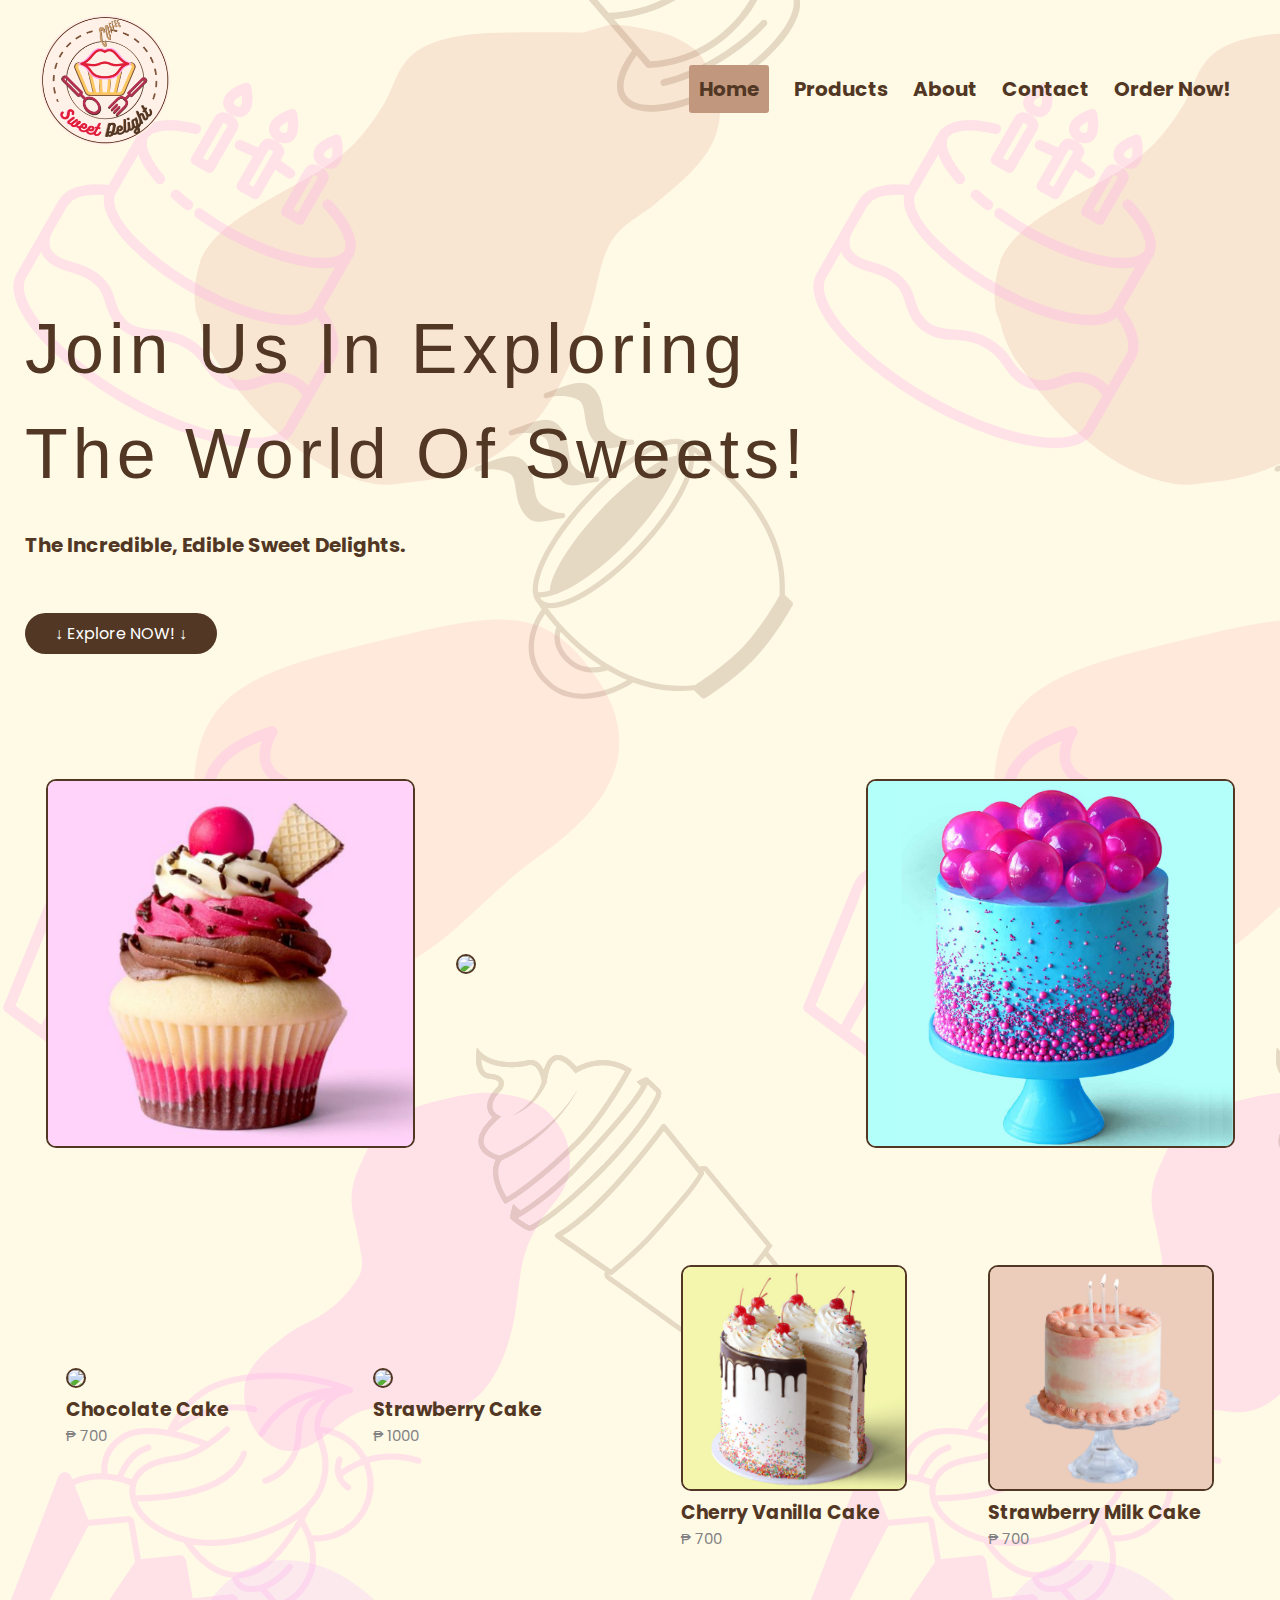
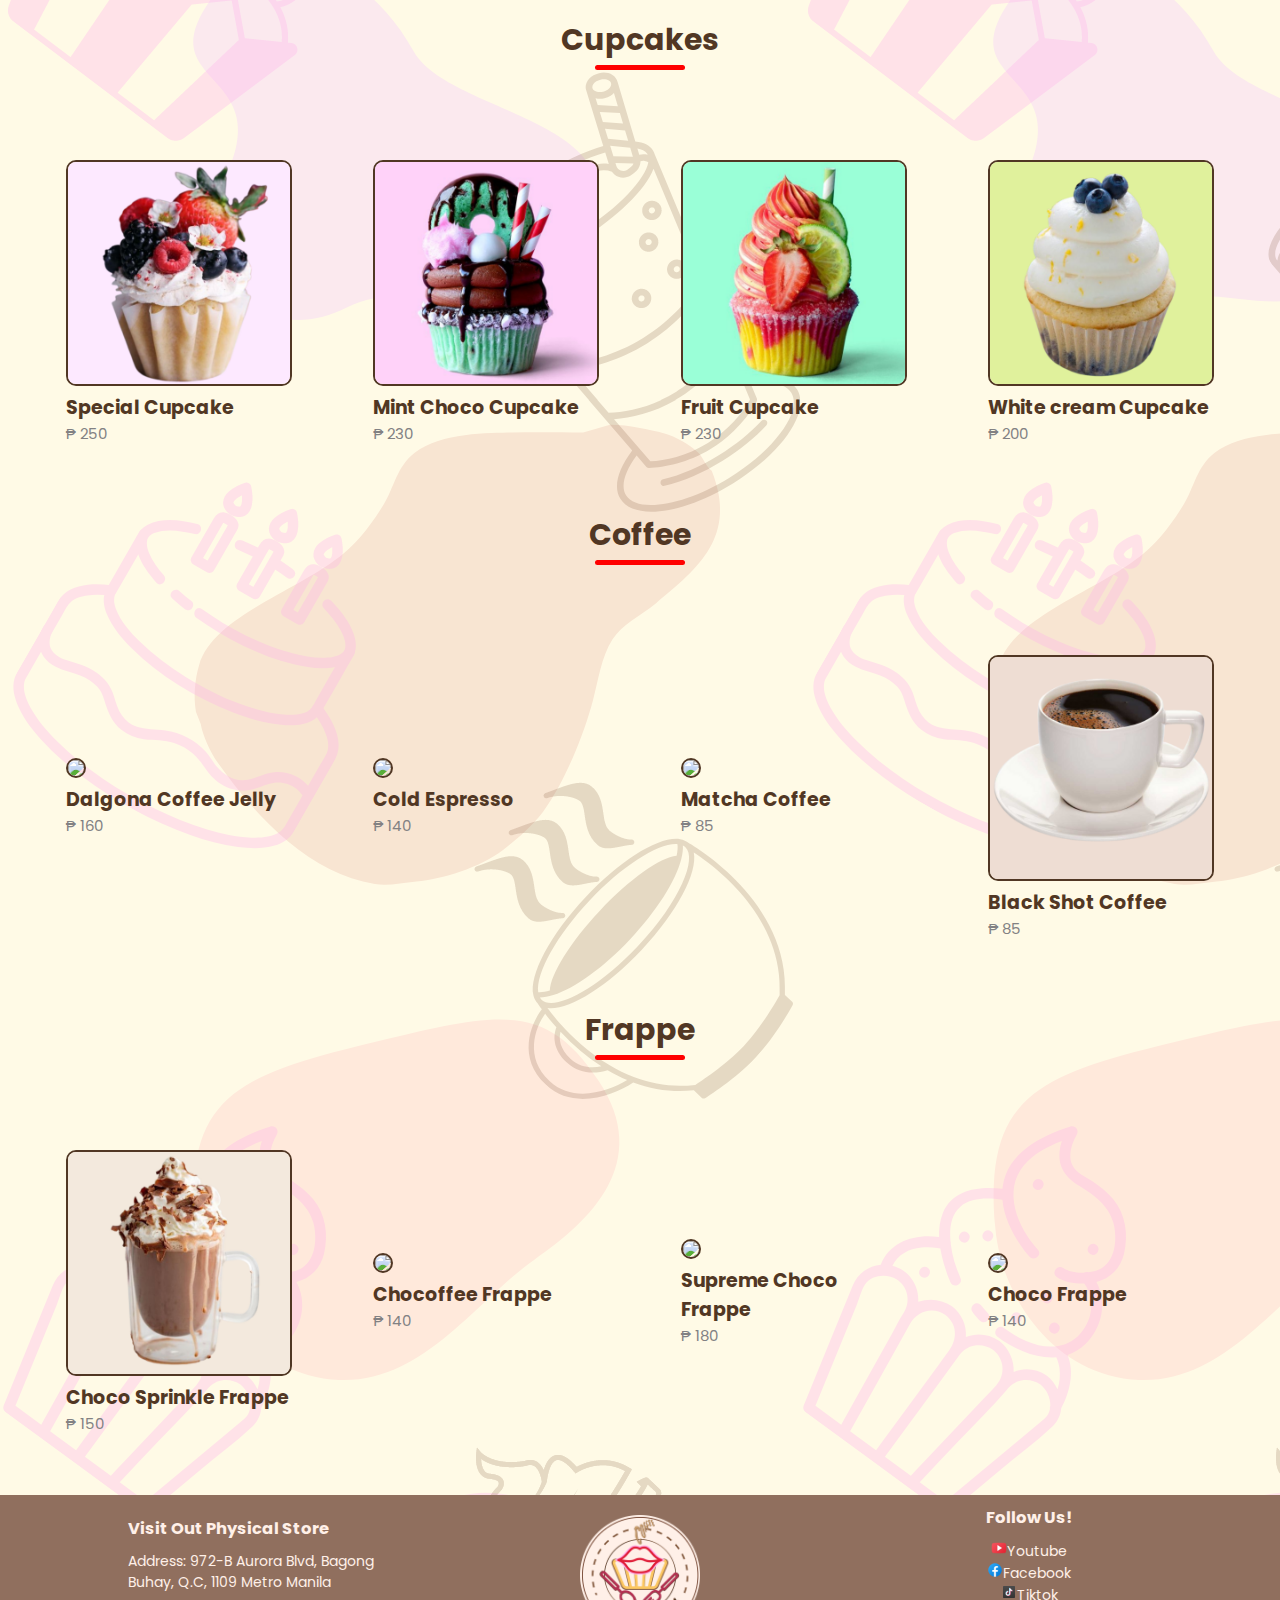
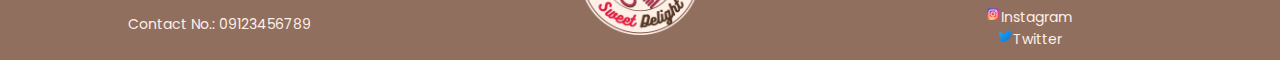
==== index.html @ 3f47db93 "edited files" ====
<!DOCTYPE html>
<html>
<head>
	<meta charset="utf-8">
	<meta name="viewport" content="width=device-width, initial-scale=1">
	<link rel="preconnect" href="https://fonts.googleapis.com">
	<link rel="preconnect" href="https://fonts.gstatic.com" crossorigin>
	<link href="https://fonts.googleapis.com/css2?family=Poppins:wght@600&display=swap" rel="stylesheet">
	<link href="http://fonts.cdnfonts.com/css/bukhari-script" rel="stylesheet">
	<link href="https://cdnjs.cloudflare.com/ajax/libs/font-awesome/5.15.4/css/all.min.css" rel="stylesheet">
	<link rel="stylesheet" type="text/css" href="style.css">
	<script src="jquery-3.6.0.min.js"></script>
  
<title>Homepage</title>

</head>

<body>

<button onclick="topFunction()" id="myBtn" title="Go to top">Back to Top</button>

<div class="container">
	<div class="navbar">
		<div class="logo">
			<img src="image/2Logo.png" width="130px">
		</div>
		<nav>
			<ul id="MenuItems">
				<li class="active"><a href="Homepage.html">Home</a></li>
				<li><a href="Products.html">Products</a></li>
				<li><a href="About.html">About</a></li>
				<li><a href="Contacts.html">Contact</a></li>
				<li><a href="OrderNow.html">Order Now!</a></li>
			</ul>
		</nav>
			<img src="image/1MenuBar.png" class="menu-icon" onclick="menutoggle()">
	</div>
		<div class="row"></div>
			<div class="col-2">
				<h1><br>Join Us In Exploring <br> The World Of Sweets!</h1>
				<p>The Incredible, Edible Sweet Delights.</p>
				<a href="" class="btn">&#8595; Explore NOW! &#8595;</a>
				<br>
				<br>
			</div>
</div>

<!---------products----->

	<div class="categories">
	   <div class="small-container2">
   		<div class="row">
       			<div class="col-3">
          			<img src="productsImage/Cupcake (9).png">
       			</div>

       			<div class="col-3">
          			<img src="productsImage/Frappe (3).png">
      			 </div>

       			 <div class="col-3">
          			<img src="productsImage/Cake (5).png">
       			 </div>
	    </div>
   	</div>
</div>

<!---------cake--------->

<div class="small-container2">
    	<div class="row">
        	<div class="col-10" data-name="p-1">
				<img src="productsImage/Cake (3).png"></a>
             	<h4>Chocolate Cake</h4>
             	<p>&#x20B1; 700</p>
        	</div>

			<div class="col-10" data-name="p-2">
				<img src="productsImage/Cake (4).png">
				<h4>Strawberry Cake</h4>
				<p>&#x20B1; 1000</p>
			</div>

			<div class="col-10" data-name="p-3">
				<img src="productsImage/Cake (1).png">
				<h4>Cherry Vanilla Cake</h4>
				<p>&#x20B1; 700</p>
			</div>

			<div class="col-10" data-name="p-4">
				<img src="productsImage/cake (9).png">
				<h4>Strawberry Milk Cake</h4>
				<p>&#x20B1; 700</p>
			</div>
    	</div>

		<!---------cupcakes--------->

    	<h2 class="title">Cupcakes</h2>
    	<div class="row">
        	<div class="col-10" data-name="p-5">
				<img src="productsImage/Cupcake (14).png">
            	<h4>Special Cupcake</h4>
            	<p>&#x20B1; 250</p>
        	</div>

			<div class="col-10" data-name="p-6">
				<img src="productsImage/Cupcake (1).png">
				<h4>Mint Choco Cupcake</h4>
				<p>&#x20B1; 230</p>
       		</div>

			<div class="col-10" data-name="p-7"> 
				<img src="productsImage/Cupcake (10).png">
				<h4>Fruit Cupcake</h4>
				<p>&#x20B1; 230</p>
        	</div>

			<div class="col-10" data-name="p-8">
				<img src="productsImage/Cupcake (11).png">
				<h4>White cream Cupcake</h4>
				<p>&#x20B1; 200</p>
       		</div>

    	</div>

		<!---------coffee--------->

    	<h2 class="title">Coffee</h2>
    	<div class="row">
        	<div class="col-10" data-name="p-9">
				<img src="productsImage/Coffee (4).png">
             	<h4>Dalgona Coffee Jelly</h4>
             	<p>&#x20B1; 160</p>
        	</div>

			<div class="col-10" data-name="p-10">
				<img src="productsImage/Coffee (6).png">
				<h4>Cold Espresso</h4>
				<p>&#x20B1; 140</p>
			</div>

			<div class="col-10" data-name="p-11">
				<img src="productsImage/Coffee (7).png">
				<h4>Matcha Coffee</h4>
				<p>&#x20B1; 85</p>
			</div>

			<div class="col-10" data-name="p-12">
				<img src="productsImage/coffee (10).png">
				<h4>Black Shot Coffee</h4>
				<p>&#x20B1; 85</p>
			</div>
    	</div>

		<!---------frappe--------->

    	<h2 class="title">Frappe</h2>
    	<div class="row">
        	<div class="col-10" data-name="p-13">
             	<img src="productsImage/frappe (10).png">
             	<h4>Choco Sprinkle Frappe</h4>
             	<p>&#x20B1; 150</p>
        	</div>

		<div class="col-10" data-name="p-14">
            <img src="productsImage/Frappe (5).png">
            <h4>Chocoffee Frappe</h4>
            <p>&#x20B1; 140</p>
        </div>

		<div class="col-10" data-name="p-15">
			<img src="productsImage/Frappe (3).png">
            <h4>Supreme Choco Frappe</h4>
            <p>&#x20B1; 180</p>
        </div>

		<div class="col-10" data-name="p-16"> 
            <img src="productsImage/frappe (1).png">
            <h4>Choco Frappe</h4>
            <p>&#x20B1; 140</p>
        </div>	
    </div>

</div>

<!--PREVIEW-->
<div class="products-preview">
	<div class="preview" data-target="p-1">
		<div class="close-btn">&times;</div>
			<img src="productsImage/Cake (3).png">
			<h1>Chocolate Cake</h1>
			<h4>&#x20B1; 700</h4>
				<div class="stars">
					<i class="fas fa-star"></i>
					<i class="fas fa-star"></i>
					<i class="fas fa-star"></i>
					<i class="fas fa-star-half-alt"></i>
					<i class="far fa-star"></i>
				</div>
				<p>&nbsp;&nbsp;&nbsp;&nbsp;&nbsp;"This is a cake flavored with melted chocolate, cocoa powder, or both."</p>
				<p6>Availability: 15 pcs</p6>
	</div>

	<div class="preview" data-target="p-2">
		<div class="close-btn">&times;</div>
			<img src="productsImage/Cake (4).png">
			<h1>Strawberry Almond Cake</h1>
			<h4>&#x20B1; 1000</h4>
				<div class="stars">
					<i class="fas fa-star"></i>
					<i class="fas fa-star"></i>
					<i class="fas fa-star"></i>
					<i class="fas fa-star-half-alt"></i>
					<i class="far fa-star"></i>
				</div>
				<p>&nbsp;&nbsp;&nbsp;&nbsp;&nbsp;"This moist, tender, and perfectly fluffy almond-flour cake is topped with fresh strawberries and is sure to be a crowd-pleaser."</p>
				<p6>Availability: 15 pcs</p6>
	</div>

	<div class="preview" data-target="p-3">
		<div class="close-btn">&times;</div>
			<img src="productsImage/Cake (1).png">
			<h1>Cherry Vanilla Cake</h1>
			<h4>&#x20B1; 700</h4>
				<div class="stars">
					<i class="fas fa-star"></i>
					<i class="fas fa-star"></i>
					<i class="fas fa-star"></i>
					<i class="fas fa-star-half-alt"></i>
					<i class="far fa-star"></i>
				</div>
				<p>&nbsp;&nbsp;&nbsp;&nbsp;&nbsp;"This cherry vanilla cake has a lot of layers with soft vanilla cake filled with cherry buttercream, decorated with piped buttercream rosettes."</p>
				<p6>Availability: 15 pcs</p6>
	</div>

	<div class="preview" data-target="p-4">
		<div class="close-btn">&times;</div>
			<img src="productsImage/Cake (9).png">
			<h1>Strawberry Milk Cake</h1>
			<h4>&#x20B1; 700</h4>
				<div class="stars">
					<i class="fas fa-star"></i>
					<i class="fas fa-star"></i>
					<i class="fas fa-star"></i>
					<i class="fas fa-star-half-alt"></i>
					<i class="far fa-star"></i>
				</div>
				<p>&nbsp;&nbsp;&nbsp;&nbsp;&nbsp;"Sugar and fresh strawberries. Chop up the strawberries and mix with a little sugar. The sugar helps strawberries release all their delicious juices, which will seep down into the sweet biscuits and whipped cream."</p>
				<p6>Availability: 13 pcs</p6>
	</div>

	<div class="preview" data-target="p-5">
		<div class="close-btn">&times;</div>
			<img src="productsImage/Cupcake (14).png">
			<h1>Special Cupcake</h1>
			<h4>&#x20B1; 250</h4>
				<div class="stars">
					<i class="fas fa-star"></i>
					<i class="fas fa-star"></i>
					<i class="fas fa-star"></i>
					<i class="fas fa-star-half-alt"></i>
					<i class="far fa-star"></i>
				</div>
				<p>&nbsp;&nbsp;&nbsp;&nbsp;&nbsp;"This cupcake is so magnificient with this kind of texture and the taste of the sweets and fruits."</p>
				<p6>Availability: 18 pcs</p6>
	</div>

	<div class="preview" data-target="p-6">
		<div class="close-btn">&times;</div>
			<img src="productsImage/Cupcake (1).png">
			<h1>Mint Choco Cupcake</h1>
			<h4>&#x20B1; 230</h4>
				<div class="stars">
					<i class="fas fa-star"></i>
					<i class="fas fa-star"></i>
					<i class="fas fa-star"></i>
					<i class="fas fa-star-half-alt"></i>
					<i class="far fa-star"></i>
				</div>
				<p>&nbsp;&nbsp;&nbsp;&nbsp;&nbsp;"A deliciously moist Valrhona chocolate cupcake topped with a tiny donut and a candy cane."</p>
				<p6>Availability: 15 pcs</p6>
	</div>

	<div class="preview" data-target="p-7">
		<div class="close-btn">&times;</div>
			<img src="productsImage/Cupcake (10).png">
			<h1>Strawberry Fruit Cupcake</h1>
			<h4>&#x20B1; 230</h4>
				<div class="stars">
					<i class="fas fa-star"></i>
					<i class="fas fa-star"></i>
					<i class="fas fa-star"></i>
					<i class="fas fa-star-half-alt"></i>
					<i class="far fa-star"></i>
				</div>
				<p>&nbsp;&nbsp;&nbsp;&nbsp;&nbsp;"A straightforward sweet lime cupcake base is used to create these delectably soft and moist cupcakes, which are then topped with a light tequila lime frosting. These cupcakes are bursting with zesty, fresh lime flavor, just like the classics."</p>
				<p6>Availability: 11 pcs</p6>
	</div>

	<div class="preview" data-target="p-8">
		<div class="close-btn">&times;</div>
			<img src="productsImage/Cupcake (11).png">
			<h1>White cream Cupcake</h1>
			<h4>&#x20B1; 200</h4>
				<div class="stars">
					<i class="fas fa-star"></i>
					<i class="fas fa-star"></i>
					<i class="fas fa-star"></i>
					<i class="fas fa-star-half-alt"></i>
					<i class="far fa-star"></i>
				</div>
				<p>&nbsp;&nbsp;&nbsp;&nbsp;&nbsp;"Handmade vanilla with blue berries cupcakes that are soft and tender, topped with creamy white chocolate icing. An incredibly lovely gift on the most important day."</p>
				<p6>Availability: 15 pcs</p6>
	</div>

	<div class="preview" data-target="p-9">
		<div class="close-btn">&times;</div>
			<img src="productsImage/Coffee (4).png">
			<h1>Dalgona Coffee Jelly</h1>
			<h4>&#x20B1; 160</h4>
				<div class="stars">
					<i class="fas fa-star"></i>
					<i class="fas fa-star"></i>
					<i class="fas fa-star"></i>
					<i class="fas fa-star-half-alt"></i>
					<i class="far fa-star"></i>
				</div>
				<p>&nbsp;&nbsp;&nbsp;&nbsp;&nbsp;"Noted for its full-bodied cup with striking flavors that are both nutty bitter-sweet.This blend makes an ideal choice for lattes,mochas,or single shots."</p>
				<p6>Availability: 15 pcs</p6>
	</div>

	<div class="preview" data-target="p-10">
		<div class="close-btn">&times;</div>
			<img src="productsImage/Coffee (6).png">
			<h1>Cold Espresso</h1>
			<h4>&#x20B1; 140</h4>
				<div class="stars">
					<i class="fas fa-star"></i>
					<i class="fas fa-star"></i>
					<i class="fas fa-star"></i>
					<i class="fas fa-star-half-alt"></i>
					<i class="far fa-star"></i>
				</div>
				<p>&nbsp;&nbsp;&nbsp;&nbsp;&nbsp;"Bursting with flavor aroma,this popular medium-roasted coffee is as smooth as it is sharp with flavor.The cup features undertones of cappuccino and an accent of honey highlighting its delicious floral notes."</p>
				<p6>Availability: 15 pcs</p6>
	</div>

	<div class="preview" data-target="p-11">
		<div class="close-btn">&times;</div>
			<img src="productsImage/Coffee (7).png">
			<h1>Matcha Coffee</h1>
			<h4>&#x20B1; 85</h4>
				<div class="stars">
					<i class="fas fa-star"></i>
					<i class="fas fa-star"></i>
					<i class="fas fa-star"></i>
					<i class="fas fa-star-half-alt"></i>
					<i class="far fa-star"></i>
				</div>
				<p>&nbsp;&nbsp;&nbsp;&nbsp;&nbsp;"This shade-grown coffee has a rich,bright,elegant body with a sweet, uplifting,almond finish.This light-to-medium body is perfect for mornings."</p>
				<p6>Availability: 15 pcs</p6>
	</div>

	<div class="preview" data-target="p-12">
		<div class="close-btn">&times;</div>
			<img src="productsImage/Coffee (10).png">
			<h1>Black Coffee</h1>
			<h4>&#x20B1; 85</h4>
				<div class="stars">
					<i class="fas fa-star"></i>
					<i class="fas fa-star"></i>
					<i class="fas fa-star"></i>
					<i class="fas fa-star-half-alt"></i>
					<i class="far fa-star"></i>
				</div>
				<p>&nbsp;&nbsp;&nbsp;&nbsp;&nbsp;"Our deepest,heavy-bodied coffee we offer. (Product name) delivers enticing,rich aromas with a medium acidity & a delicious caramel finish."</p>
				<p6>Availability: 15 pcs</p6>
	</div>

	<div class="preview" data-target="p-13">
		<div class="close-btn">&times;</div>
			<img src="productsImage/Frappe (10).png">
			<h1>Choco Sprinkle Frappe</h1>
			<h4>&#x20B1; 150</h4>
				<div class="stars">
					<i class="fas fa-star"></i>
					<i class="fas fa-star"></i>
					<i class="fas fa-star"></i>
					<i class="fas fa-star-half-alt"></i>
					<i class="far fa-star"></i>
				</div>
				<p>&nbsp;&nbsp;&nbsp;&nbsp;&nbsp;"Mega milkshake known as "Freakshake" Creation combine ice cream chocolate bars and entire slices of cupcakes."</p>
				<p6>Availability: 15 pcs</p6>
	</div>

	<div class="preview" data-target="p-14">
		<div class="close-btn">&times;</div>
			<img src="productsImage/Frappe (5).png">
			<h1>Chocoffee Frappe</h1>
			<h4>&#x20B1; 140</h4>
				<div class="stars">
					<i class="fas fa-star"></i>
					<i class="fas fa-star"></i>
					<i class="fas fa-star"></i>
					<i class="fas fa-star-half-alt"></i>
					<i class="far fa-star"></i>
				</div>
				<p>&nbsp;&nbsp;&nbsp;&nbsp;&nbsp;"Bittersweet mocha sauce and chocolatey chips melted into steamed milk for a smooth and creamy taste."</p>
				<p6>Availability: 15 pcs</p6>
	</div>

	<div class="preview" data-target="p-15">
		<div class="close-btn">&times;</div>
			<img src="productsImage/Frappe (3).png">
			<h1>Supreme Choco Frappe</h1>
			<h4>&#x20B1; 180</h4>
				<div class="stars">
					<i class="fas fa-star"></i>
					<i class="fas fa-star"></i>
					<i class="fas fa-star"></i>
					<i class="fas fa-star-half-alt"></i>
					<i class="far fa-star"></i>
				</div>
				<p>&nbsp;&nbsp;&nbsp;&nbsp;&nbsp;"Marshmallow-infused whipped cream, milk chocolate sauce, a creamy blend of  vanilla, coffee, milk and ice are finished off with more marshmallowy whipped cream and a top of Hershey's chocolate."</p>
				<p6>Availability: 15 pcs</p6>
	</div>

	<div class="preview" data-target="p-16">
		<div class="close-btn">&times;</div>
			<img src="productsImage/Frappe (1).png">
			<h1>Choco Frappe</h1>
			<h4>&#x20B1; 140</h4>
				<div class="stars">
					<i class="fas fa-star"></i>
					<i class="fas fa-star"></i>
					<i class="fas fa-star"></i>
					<i class="fas fa-star-half-alt"></i>
					<i class="far fa-star"></i>
				</div>
				<p>&nbsp;&nbsp;&nbsp;&nbsp;&nbsp;"Creamy and often flavoring with blended or whipped until foamy."</p>
				<p6>Availability: 15 pcs</p6>
	</div>

</div>





<!------footer------>

<div class="footer">
	<div class="containers">
		<div class="row-1">
			<div class="footer-col-1">
				<h3>Visit Out Physical Store</h3>
				<p>Address: 972-B Aurora Blvd, Bagong Buhay, Q.C, 1109 Metro Manila</p>
				<p><br>Contact No.: 09123456789</p>
			</div>
			<div class="footer-col-2">
				<img src="image/2Logo.png">
			</div>
			<div class="footer-col-3">
				<h3>Follow Us!</h3>
				<ul>
				    <li><img src="social media logo/YoutubeIcon.png" width="16px">Youtube</li>
				    <li><img src="social media logo/FacebookIcon.png" width="16px">Facebook</li>
				    <li><img src="social media logo/TiktokIcon.png" width="16px">Tiktok</li>
				    <li><img src="social media logo/InstagramIcon.png" width="16px">Instagram</li>
				    <li><img src="social media logo/TeitteriCon.png" width="16px">Twitter</li>
				</ul>
			</div>
		</div>
	</div>
</div>

<!-------back to top--------->





<!------POP OP------>
<script>
	let preveiwContainer = document.querySelector('.products-preview');
	let previewBox = preveiwContainer.querySelectorAll('.preview');

	document.querySelectorAll('.row .col-10').forEach(product =>{
	product.onclick = () =>{
		preveiwContainer.style.display = 'flex';
		let name = product.getAttribute('data-name');
		previewBox.forEach(preview =>{
		let target = preview.getAttribute('data-target');
		if(name == target){
			preview.classList.add('active');
		}
		});
	};
	});

	previewBox.forEach(close =>{
	close.querySelector('.close-btn').onclick = () =>{
		close.classList.remove('active');
		preveiwContainer.style.display = 'none';
	};
	});
</script>










<script src="script.js"></script>


</body>
</html>
---- style.css ----
*{
    margin: 0;
    padding: 0;
    box-sizing: border-box;
}
body{
    font-family: 'Poppins', sans-serif;
    color: #513724;
	background: url("image/1Background.png");
}
.navbar{
	display: flex;
	align-items: center;
	padding: 15px;
}
nav{
    flex: 1;
    text-align: right;
}
nav ul{
    display: inline-block;
    list-style-type: none;
    font-size: 20px;
}
nav ul li{
    display: inline-block;
	font-weight: bold;
	padding: 10px;
}
nav ul li:hover{
	background-color: #C1987E;
  	color: #513724;
	padding: 10px;
	border-radius: 3px;
}
nav ul li.active a{
	background-color: #C1987E;
  	color: #513724;
	padding: 10px;
	border-radius: 3px;
}
a{
    text-decoration: none;
    color: #513724;
}
.container{
	max-width: 1300px;
	margin: auto;
	padding-left: 25px;
	padding-right: 25px;
}
.row{
    display: flex;
    align-items: center;
    flex-wrap: wrap;
    justify-content: space-around;
	overflow: hidden;
}
.row-1{
    display: flex;
    align-items: center;
    flex-wrap: wrap;
    justify-content: space-around;
}
.col-2{
    flex-basis: 50%;
    min-width: 300px;
}
.col-2 h1{
    font-size: 70px;
    margin: 25px 0;
	font-family: 'Bukhari Script', sans-serif;
  	letter-spacing: 5px;
	line-height: 1.5;
	font-weight: 200;                                     
}
.col-2 p{
    font-size: 20px;
    line-height: 1.3;
    margin: 25px 0;
	font-weight: bold;
}
.btn{
    display: inline-block;
    background: #513724;
    color: white;
    padding: 8px 30px;
    margin: 30px 0;
    border-radius: 30px;
	transition: background 0.5s;
}
.btn:hover{
	background: #C1987E;
	color: #513724; 
}
.categories{
  	margin: 70px 0;
}
.col-3{
    flex-basis: 30%;
   	min-width: 250px;
   	margin-bottom: 30px;
}
.col-3 img{
   	width: 100%;
	border-radius: 10px;
	border: 2px solid #513724;
}
.small-container2{
	max-width: 1450px;
	margin: auto;
	padding-left: 25px;
	padding-right: 25px;
	overflow: hidden;
}
.col-10{
	flex-basis: 20%;
	padding: 10px;
	min-width: 200px;
	margin-bottom: 50px;
	transition: transform 0.5s;
	cursor: pointer;
	position: relative;
}
.col-10 img{
	width: 100%;
	border-radius: 10px;
	border: 2px solid #513724;
}
.col-10 h4{
    font-size: 19px;
    color: #513724;
}
.col-10 p{
    font-size: 15px;
    color: #828183;
}

/*--------------------------------------------------------------
#homepage hover design
--------------------------------------------------------------*/

.col-10::before,
.col-10::after {
  content: '';
  height: 80%;
  width: 80%;
  position: absolute;
  transition: all .35s ease;
  opacity: 0;
}

.col-10::before {
  content: '';
  right: 0;
  top: 0;
  border-top: 3px solid #C1987E;
  border-right: 3px solid #513724;
  transform: translate(-100%, 50%);
}

.col-10:after {
  content: '';
  left: 0;
  bottom: 0;
  border-bottom: 3px solid #513724;
  border-left: 3px solid #C1987E;
  transform: translate(100%, -50%)
}

.col-10:hover:before,
.col-10:hover:after{
  transform: translate(0,0);
  opacity: 1;
}

.col-10:hover {
  color: #513724;
}
/*--------------------------------------------------------------
#homepage hover design -END
--------------------------------------------------------------*/
.title{
    text-align: center;
    margin: 0 auto 80px;
    position: relative;
    line-height: 60px;
	font-size: 30px;
}
.title::after{
  	content: '';
   	background: red;
   	width: 90px;
   	height: 5px;
   	border-radius: 5px;
   	position: absolute;
   	bottom: 0;
   	left: 50%;
   	transform: translateX(-50%);
}

#myBtn {
  	display: none;
  	position: fixed;
  	bottom: 10px;
  	right: 30px;
  	z-index: 99;
  	font-size: 15px;
  	border: none;
  	outline: none;
  	background-color: transparent;
  	color: #513724;
  	cursor: pointer;
  	padding: 15px;
  	border-radius: 4px;
}
#myBtn:hover {
  	background-color: #C1987E;
}
.footer{
	background: #906f5e;
	color: #FFF0E8;
	font-size: 14px;
	padding: 10px 0px 10px;
}
.footer p{
	color: #FFF0E8;
}
.footer h3{
	color: #FFF0E8;
	margin-bottom: 10px;
}
.footer-col-1, footer-col-2, footer-col-3{
	min-width: 100px;
	margin-bottom: 5px;
}
.footer-col-1{
	flex-basis: 20%;
}
.footer-col-2{
	flex: 0;
	text-align: center;
}
.footer-col-2 img{
	width: 120px;
}
.footer-col-3{
	flex-basis: 20%;
	text-align: center;
}
ul{
	list-style-type: none;
	font-size: 14px;
}

.small-container{
	max-width: 1080px;
	margin: auto;
	padding-left: 25px;
	padding-right: 25px;
}
.containers{
	max-width: 1700px;
	padding-left: 25px;
	padding-right: 25px;
}
.menu-icon{
 	width: 25px;
	margin-left: 20px;
	display: none;
}


.single-product{
	margin-top: 80px;
}
.single-product .col-2{
	padding: 20px;
}
.single-product h4{
	margin: 20px 0;
	font-size: 22px;
	font-weight: bold;
}
.single-product select{
	display: block;
	padding: 10px;
	margin-top: 20px;
}
.single-product input{
	width: 50px;
	height: 40 px;
	padding-left: 10px;
	font-size: 20px;
	margin-right: 10px;
	border: 1px solid pink;
}
input:focus{
	outline: none;
}
.small-img-row{
	display: flex;
	justify-content: space-between;
}
.small-img-col{
	flex-basis: 24%;
	cursor: pointer;
}
.col-4{
	flex-basis: 25%;
	padding: 10px;
	min-width: 200px;
	margin-bottom: 50px;
	transition: transform 0.5s;
	cursor: pointer;
	display: none;
	position: relative;
}
.col-4 img{
	width: 100%;
	border-radius: 10px;
	border: 2px solid #513724;
}
.col-4 h4{
    font-size: 19px;
    color: #513724;
}
.col-4 p{
    font-size: 15px;
    color: #828183;
}


/*--------------------------------------------------------------
#col-4 hover design
--------------------------------------------------------------*/
.col-4::before,
.col-4::after {
  content: '';
  height: 80%;
  width: 80%;
  position: absolute;
  transition: all .35s ease;
  opacity: 0;
}

.col-4::before {
  content: '';
  right: 0;
  top: 0;
  border-top: 3px solid #C1987E;
  border-right: 3px solid #513724;
  transform: translate(-100%, 50%);
}

.col-4:after {
  content: '';
  left: 0;
  bottom: 0;
  border-bottom: 3px solid #513724;
  border-left: 3px solid #C1987E;
  transform: translate(100%, -50%)
}

.col-4:hover:before,
.col-4:hover:after{
  transform: translate(0,0);
  opacity: 1;
}

.col-4:hover {
  color: #513724;
}

/*--------------------------------------------------------------
#col-4 hover design -END
--------------------------------------------------------------*/

.col-11{
	flex-basis: 20%;
	padding: 10px;
	min-width: 200px;
	margin-bottom: 50px;
	transition: transform 0.5s;
}
.col-11 img{
	width: 100%;
	border-radius: 10px;
	border: 2px solid #513724;
}
.col-11 h4{
    font-size: 20px;
    color: #513724;
	text-align: center;
}
.col-11 p{
    font-size: 15px;
    color: #76523B;
	text-align: center;
	margin-bottom: 5%;
}
.col-11 ul{
	text-align: center;
	margin: 10px;
	display: flex;
	justify-content: space-around;
}
.col-11 ul li{
	color: #513724;
	width: 35px;
	display: inline-block;
	cursor: pointer;
}
.col-11 hr{
	color: #76523B;
	background-color: #76523B;
	border-color: none;
	width: 50%;
	height: 5px;
	border-radius: 2px;
	margin: 0 25% 0 25%;
}
h6{
	text-align: left;
    margin: 15px;
	margin-top: 50px;
    position: relative;
    line-height: 60px;
	font-size: 30px;
}
/*--------------------------------------------------------------
#contacts design
--------------------------------------------------------------*/
.col-12{
    flex-basis: 60%;
    min-width: 300px;
	text-align: center;
	padding: 50px;
}
.col-12 h1{
    font-size: 50px;
    padding: 30px;
	font-family: 'Bukhari Script', sans-serif;
  	letter-spacing: 5px;
	line-height: 1.5;
	font-weight: 200;                                 
}
.col-12 p{
    font-size: 25px;
    line-height: 1.3;
    padding: 25px;
	font-weight: bold;
}
.col-12 p1{
    font-size: 15px;
    padding: 5px;
}
.col-12 iframe{
	margin: 10px;
	border-radius: 10px;
	border: 5px solid #513724;
	width: 100%;
}

.col-12 ul{
	font-size: 18px;
    padding: 25px;
	font-weight: bold;
	cursor: pointer;
}
.col-12 ul li{
	cursor: pointer;
}
.footers p{
	font-size: 15px;
	text-align: center;
}
/*--------------------------------------------------------------
#contacts design -END
--------------------------------------------------------------*/



/*--------------------------------------------------------------
# products filter
--------------------------------------------------------------*/

.row-2{
	justify-content: center;
}
button.btn1{
	margin-left: 7px;
	margin-right: 7px;
}
.btn1{
    display: flex;
	justify-content: center;
	background: #513724;
    color: white;
    padding: 8px 20px;
	margin-bottom: 20px;
    border-radius: 30px;
	font-weight: bold;
	font-size: 18px;
	transition: background 0.5s;
	border-style: hidden;
	cursor: pointer;
}
.btn1:hover{
	background: #C1987E;
	color: #513724; 
}
.btn1.active1 {
	background-color: #C1987E;
  	color: #513724;
	padding: 8px 30px;
	border-radius: 30px;
}
.show{
	display: block;
}
form input{
	padding: 10px;
	margin-bottom: 10px;
	font-size: 15px;
	width: 100%;
	border-radius: 5px #513724;
}






/*--------------------------------------------------------------
#order Now design
--------------------------------------------------------------*/

.col-14{
    flex-basis: 60%;
    min-width: 300px;
	text-align: center;
	padding-top: 10px;
}
.col-14 h1{
    font-size: 50px;
    padding: 20px;
	font-family: 'Bukhari Script', sans-serif;
  	letter-spacing: 5px;
	font-weight: 200;                                 
}
.col-14 p{
    font-size: 25px;
    line-height: 1.3;
    padding: 25px;
	font-weight: bold;
}
.wrapper{
    width: 1000px;
    max-width: 100%;
    padding: 40px;
    border-radius: 5px;
    margin: 50px auto 50px;
    position: relative;
    background: #513724;
}
.wrapper h2{
    font-size: 24px;
    line-height: 24px;
    text-align: center;
}
.wrapper h5{
    font-size: 12px;
    padding: 15px;
    margin-bottom: 30px;
    text-align: center;
}
.input-group{
    margin-bottom: 12px;
    width: 100%;
    position: relative;
    display: flex;
    flex-direction: row;
    padding: 10px 0;
}
.input-box{
    width: 100%;
    margin-right: 12px;
    position: relative;
}
.input-box label{
    position: absolute;
    bottom: 43px;
	color: #ffc8a5;
	padding-top: 15px;
	padding-bottom: 10px;
}
.input-box:last-child{
    margin-right: 0;
}
.name{
    padding: 10px 10px 10px 40px;
    width: 100%;
    border: 1px solid #00000033;
    outline: none;
    letter-spacing: 1px;
    transition: 0.3s;
    border-radius: 3px;
    color: #333;
    box-shadow: inset 0 1px 1px 0 #0000001a;
}
.name:focus{
    -webkit-box-shadow:0 0 2px 1px #b1381a;
    -moz-box-shadow:0 0 2px 1px #b1511ad2;
    box-shadow:0 0 2px 1px #C1987E;
    border: 1px solid #C1987E;
}
.name:focus::-webkit-input-placeholder{
    color: #333;
}
.input-group i{
    height: 36px;
    width: 34px;
    display: flex;
    justify-content: center;
    align-items: center;
    position: absolute;
    top: 1px;
    left: 1px;
    color: #76523B	;
    border-radius: 2px 0 0 2px;
    transition: 0.3s;
    font-size: 18px;
    pointer-events: none;
    border-right: 1px solid #cccccc;
    border-bottom: none;
}
.name:focus + i{
    color: #C1987E;
    border-right: 1px solid #C1987E;
}
textarea{
    height: 125px;
}
.comm i{
    border: 1px solid #cccccc;
}
.comm label{
    bottom: 133px;
}
.btn2{
    background: #ffffff;
    border: 1px solid rgba(0,0,0,0.2);
    color: #76523B;
    outline: none;
    padding: 0 10px;
    height: 50px;
    cursor: pointer;
    border-radius: 3px;
    box-shadow: inset 0 1px 1px 0 rgba(255,255,255,0.6);
    letter-spacing: 1px;
    transition: 0.5s;
    width: 100%;
    font-size: 18px;
}
.btn2:hover, .btn2:focus{
    background-color: #ffc8a5;
}



/*--------------------------------------------------------------
#PopUp_Products Details design
--------------------------------------------------------------*/
.products-preview{
	position: fixed;
	top:0; left:0;
	min-height: 100vh;
	width: 100%;
	background: rgba(0,0,0,.8);
	display: none;
	align-items: center;
	justify-content: center;
 }
 
 .products-preview .preview{
	display: none;
	padding:2rem;
	text-align: center;
	background: url("image/1Background.png");
	position: relative;
	margin: 2rem;
	width: 50rem;
	border-radius: 5px;
 }
 .products-preview .preview h1{
    font-size: 45px;
    margin: 15px 0;
	font-family: 'Bukhari Script', sans-serif;
  	letter-spacing: 5px;
	line-height: 1.5;
	font-weight: 200;                                     
}
.products-preview .preview input{
	border-radius: 5px;
	border: 1px solid rgba(0,0,0,0.2);
	width: 30%;
	height: 30px;
	text-align: center;
}
.products-preview .preview h4{
    font-size: 25px;
    line-height: 1.3;
    margin: 15px;
	font-weight: bold;
}
.products-preview .preview p{
    font-size: 18px;
    line-height: 1.3;
    margin: 15px;
}
.products-preview .preview p6{
    font-size: 18px;
    line-height: 1.3;
    margin: 15px;
	color: gray;
}
.products-preview .preview.active{
	display: inline-block;
 }
.products-preview .preview img{
	width: 50%;
	border-radius: 10px;
	border: 2px solid #513724;
 }
.products-preview .preview .close-btn{
	position:absolute;
	right: 20px;
	top:20px;
	width:30px;
	height:30px;
	background: #513724;
	color:#fff;
	font-size: 25px;
	font-weight: 600;
	line-height:30px;
	text-align:center;
	border-radius:50%;
	cursor: pointer;
	
 }
.products-preview .preview .close-btn:hover{
	transform: rotate(60deg);
}
.products-preview .preview .btn{
	font-size: 15px;
	height: 30px;
	padding: 2px;
	width: 30%;
	margin: 3px;
}

.products-preview .preview .stars{
	padding: 10px;
	font-size: 25px;
 }
 
 .products-preview .preview .stars i{
	color:orangered;
}
 





/*--------------------------------------------------------------
#responsive website
--------------------------------------------------------------*/

@media only screen and (max-width: 1000px){
	nav ul{
		position: absolute;
		top: 100px;
		left: 0;
		background: #FFF0E8;
		width: 100%;
		overflow: hidden;
		transition: max-height 0.5s;
		z-index: 1;
	}
	nav ul li{
		display: block;
		margin-right: 50px;
		margin-top: 2px;
		margin-bottom: 2px;
	}
	nav ul li:hover{
		background-color: #C1987E;
		border-radius: 8px;
	}
	nav ul li.active{
		background-color: #C1987E;
		border-radius: 8px;
	}
	.col-2 h1{
		font-size: 50px;
		text-align: center;
	}
	.col-2{
		text-align: center;
	}
	.menu-icon{
		display: block;
		cursor: pointer;
	}
	.row{
		align-items: baseline;
		text-align: center;
	}
	.col-11 h4{
		font-size: 17px;
		text-align: center;
	}
	.col-12 h1{
		font-size: 40px;
		text-align: center;
		padding: 5px;
	}
	.col-12 p{
		font-size: 17px;
		text-align: center;
		padding: 5px;
	}
	.col-14{
		padding-top: 70px;
	}
	.col-14 h1{
		font-size: 40px;
		text-align: center;
		padding: 5px;
	}
	.col-14 p{
		font-size: 17px;
		text-align: center;
		padding: 5px;
	}
	.footer{
		font-size: 12px;
	}
	.footer-col-2 img{
		width: 100px;
	}
	.products-preview .preview h1{
		font-size: 35px;
	}
}
@media only screen and (max-width: 600px){
	.row{
		text-align: center;
	}
	.col-1, .col-2, .col-3{
		flex-basis: 100%;
	}
	.btn1{
		font-size: 13px;
		margin-top: 10px;
	}
}
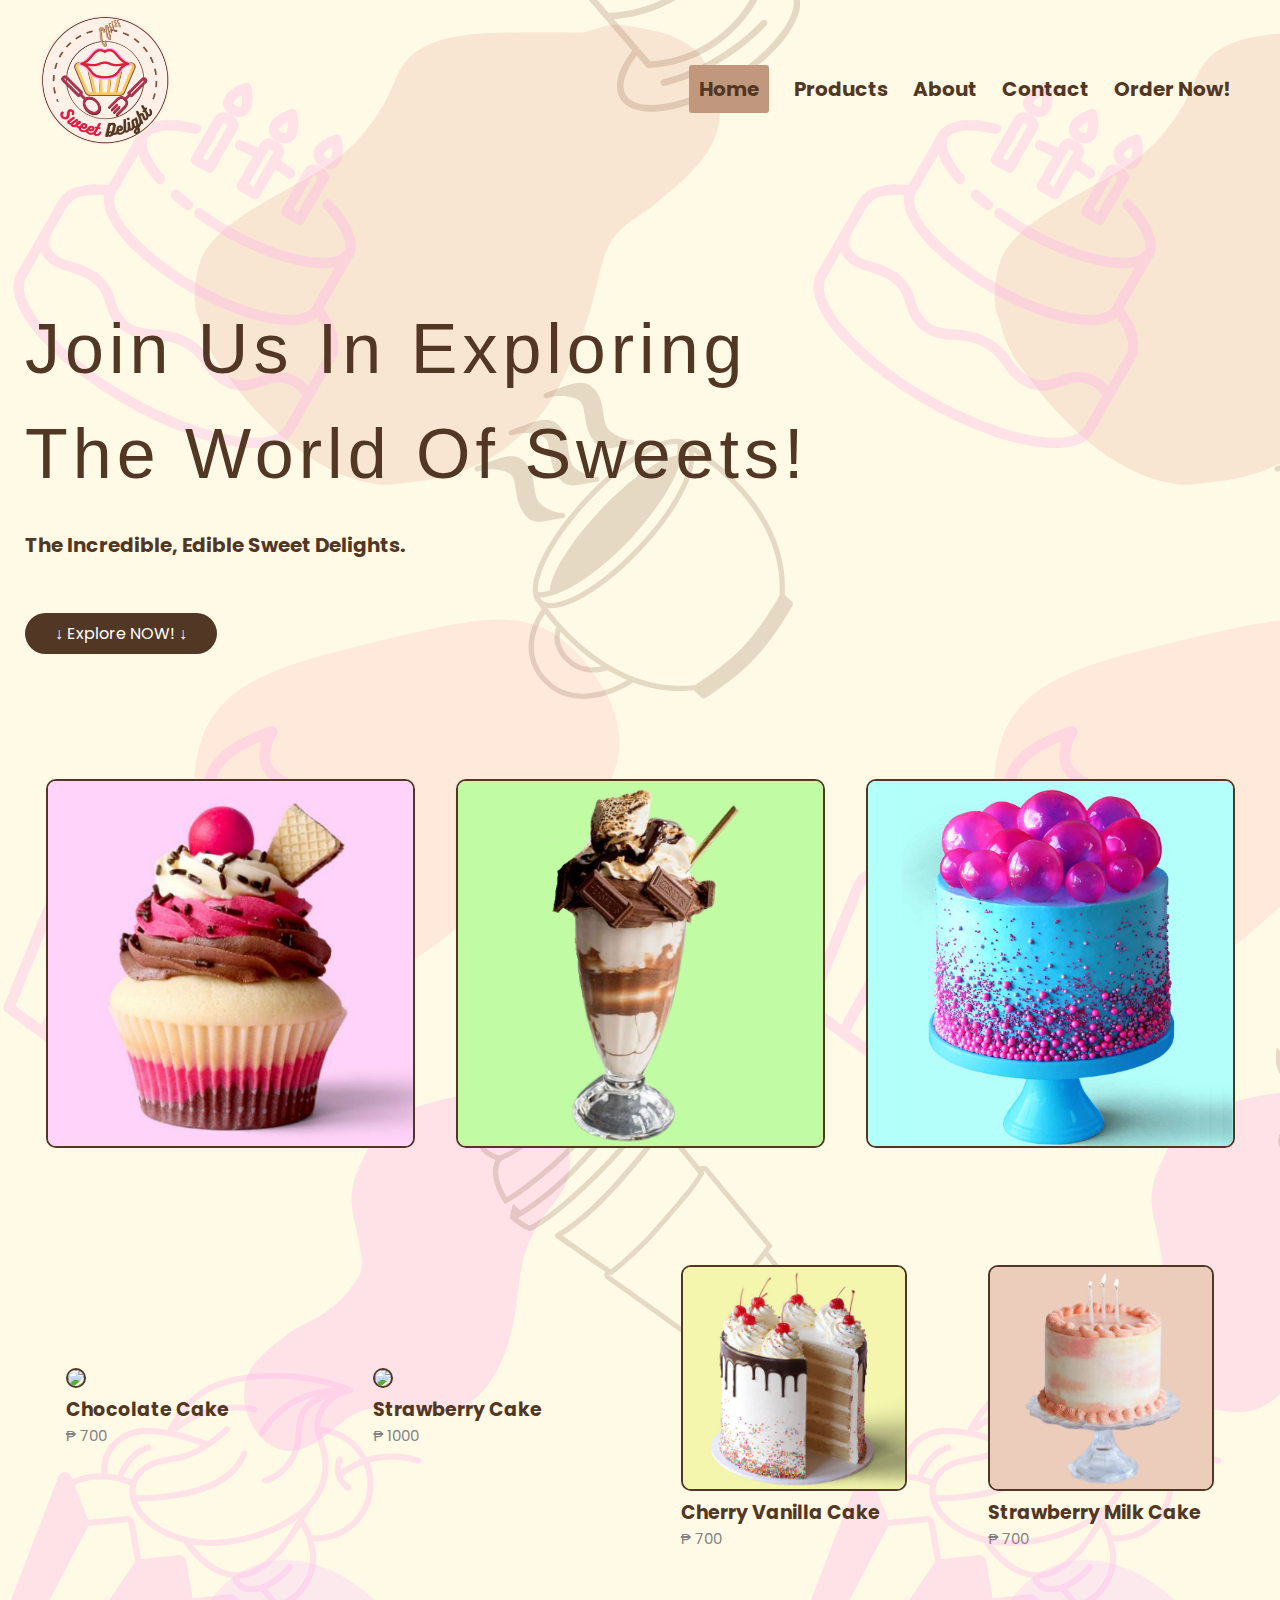
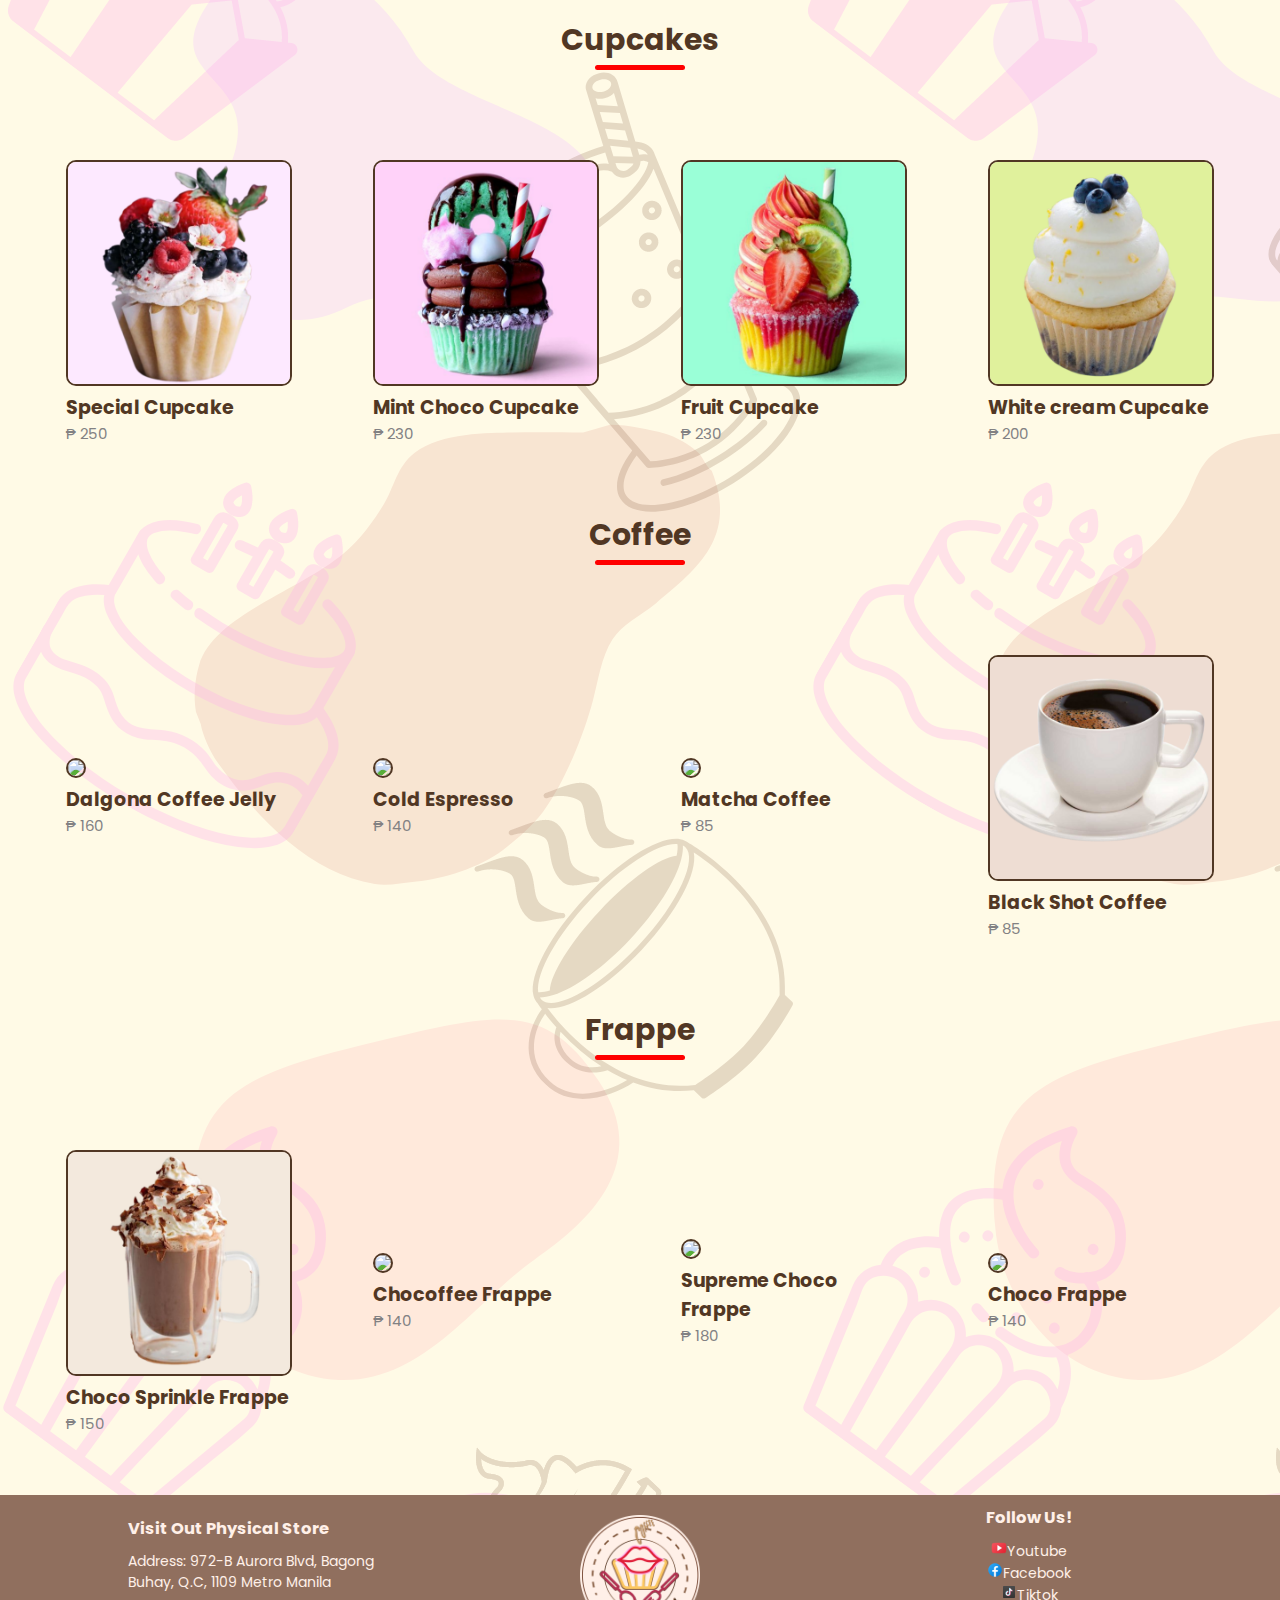
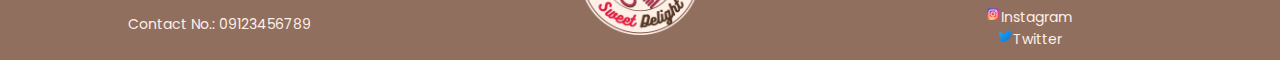
==== commit 8e08383a: "product name changes" ====
--- a/index.html
+++ b/index.html
@@ -55,7 +55,7 @@
        			</div>
 
        			<div class="col-3">
-          			<img src="productsImage/Frappe (3).png">
+          			<img src="productsImage/frappe (3).png">
       			 </div>
 
        			 <div class="col-3">
--- a/style.css
+++ b/style.css
@@ -67,7 +67,7 @@
     min-width: 300px;
 }
 .col-2 h1{
-    font-size: 70px;
+	font-size: 70px;
     margin: 25px 0;
 	font-family: 'Bukhari Script', sans-serif;
   	letter-spacing: 5px;
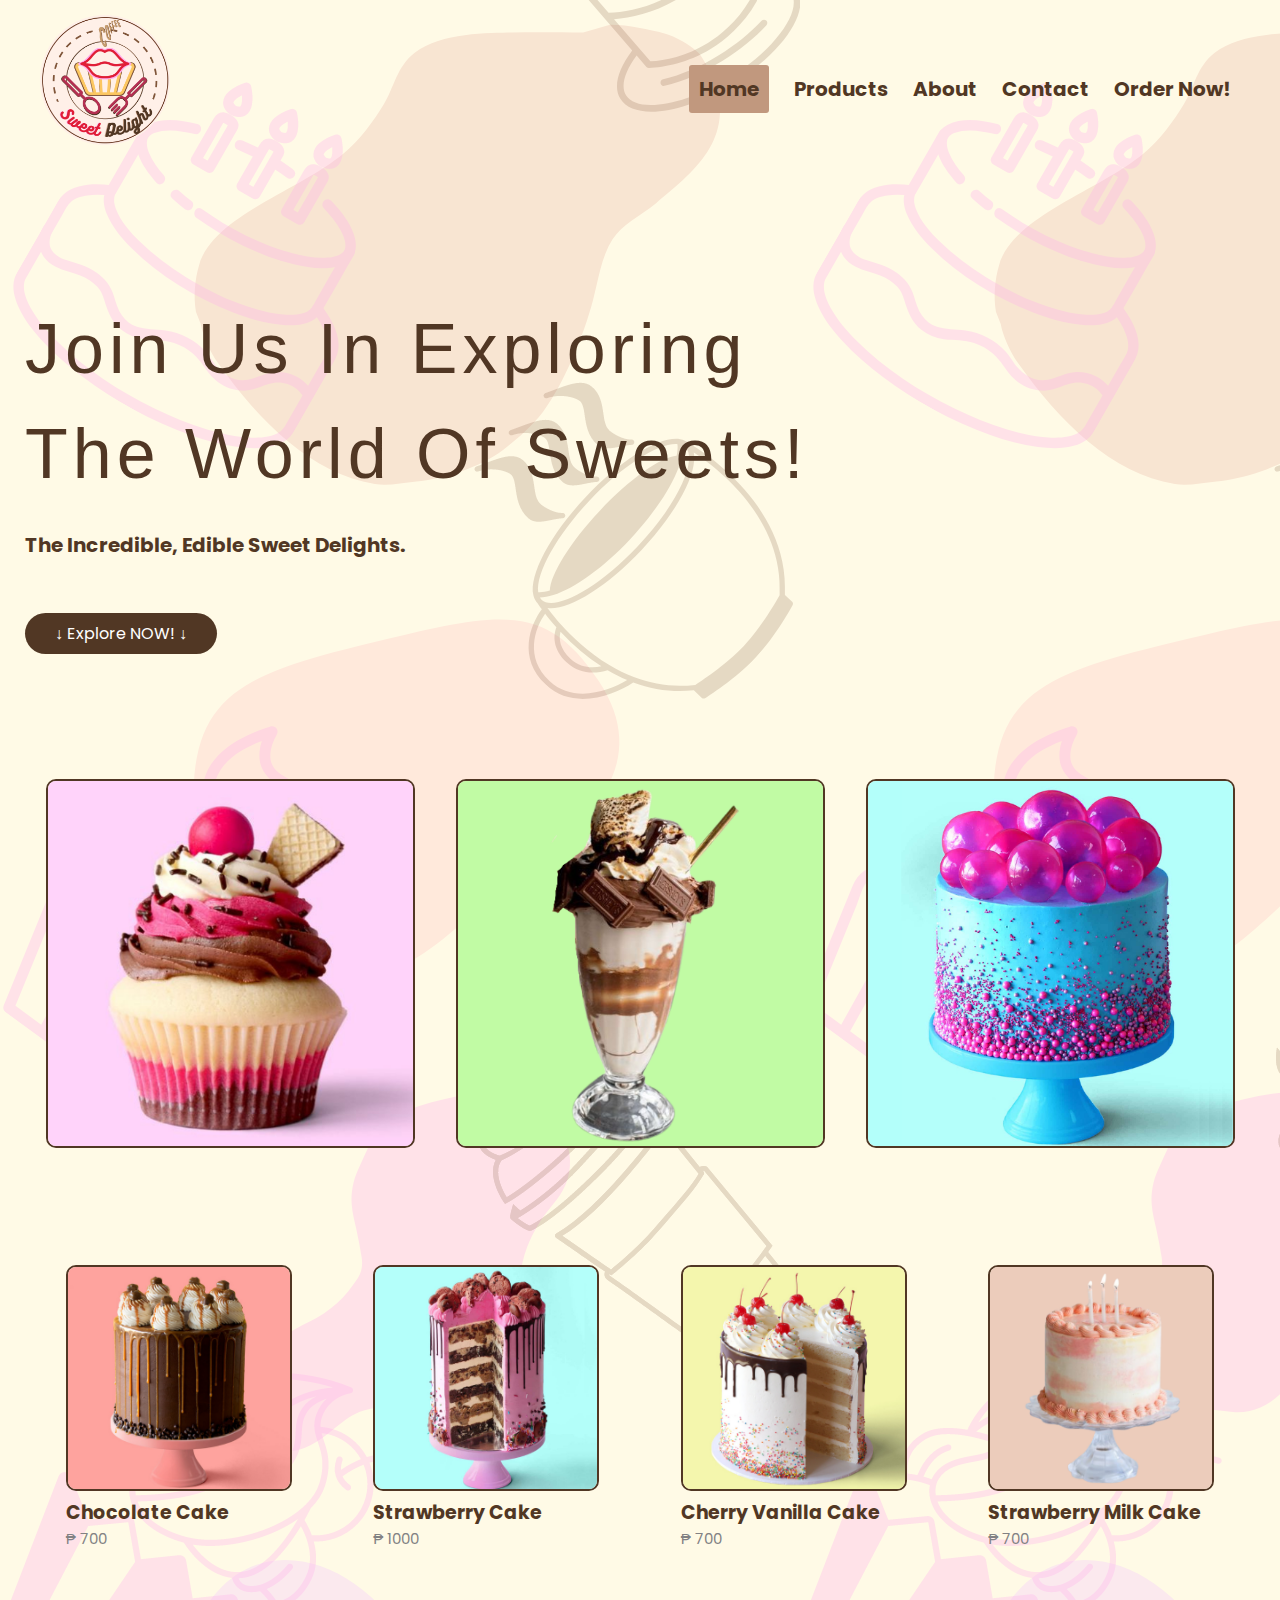
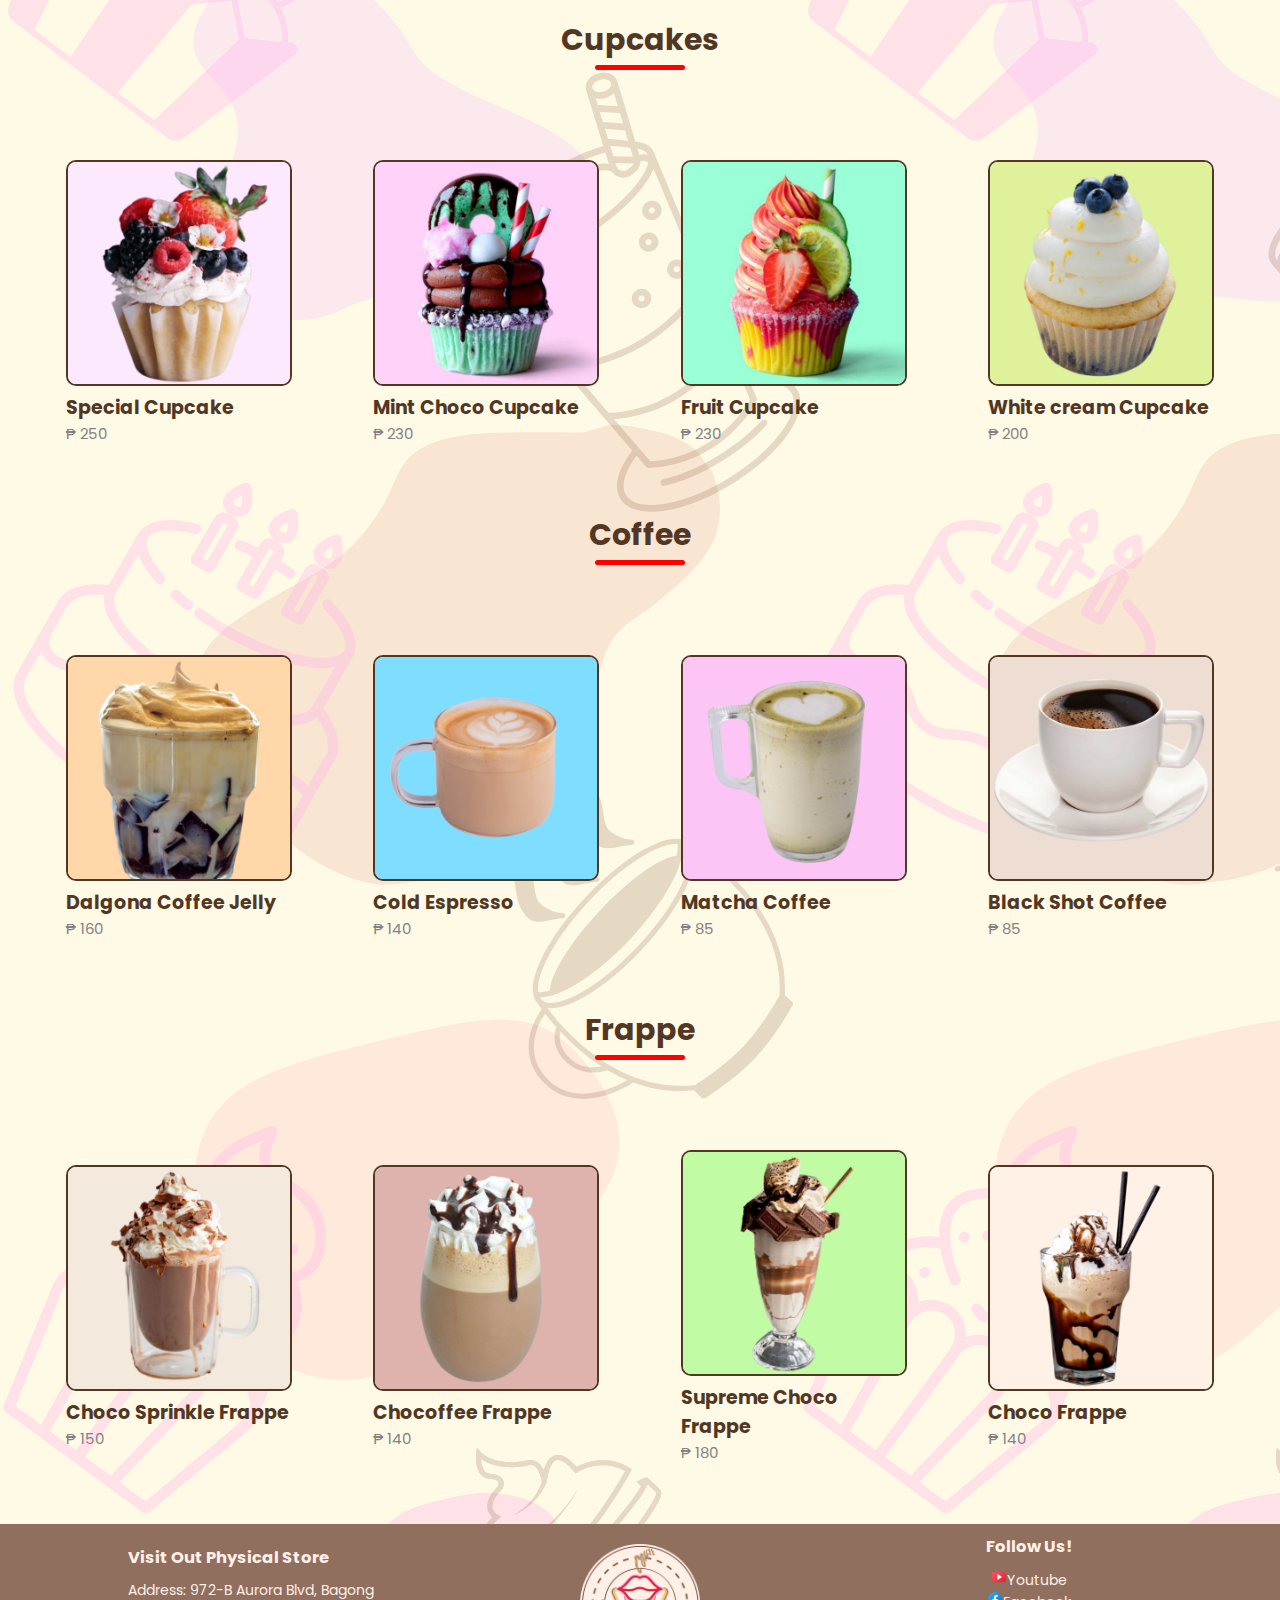
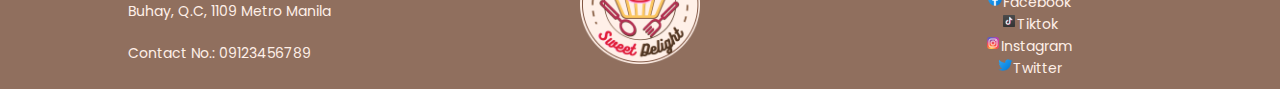
==== commit e09aebe4: "products name change" ====
--- a/index.html
+++ b/index.html
@@ -70,13 +70,13 @@
 <div class="small-container2">
     	<div class="row">
         	<div class="col-10" data-name="p-1">
-				<img src="productsImage/Cake (3).png"></a>
+				<img src="productsImage/cake (3).png"></a>
              	<h4>Chocolate Cake</h4>
              	<p>&#x20B1; 700</p>
         	</div>
 
 			<div class="col-10" data-name="p-2">
-				<img src="productsImage/Cake (4).png">
+				<img src="productsImage/cake (4).png">
 				<h4>Strawberry Cake</h4>
 				<p>&#x20B1; 1000</p>
 			</div>
@@ -129,19 +129,19 @@
     	<h2 class="title">Coffee</h2>
     	<div class="row">
         	<div class="col-10" data-name="p-9">
-				<img src="productsImage/Coffee (4).png">
+				<img src="productsImage/coffee (4).png">
              	<h4>Dalgona Coffee Jelly</h4>
              	<p>&#x20B1; 160</p>
         	</div>
 
 			<div class="col-10" data-name="p-10">
-				<img src="productsImage/Coffee (6).png">
+				<img src="productsImage/coffee (6).png">
 				<h4>Cold Espresso</h4>
 				<p>&#x20B1; 140</p>
 			</div>
 
 			<div class="col-10" data-name="p-11">
-				<img src="productsImage/Coffee (7).png">
+				<img src="productsImage/coffee (7).png">
 				<h4>Matcha Coffee</h4>
 				<p>&#x20B1; 85</p>
 			</div>
@@ -164,19 +164,19 @@
         	</div>
 
 		<div class="col-10" data-name="p-14">
-            <img src="productsImage/Frappe (5).png">
+            <img src="productsImage/frappe (5).png">
             <h4>Chocoffee Frappe</h4>
             <p>&#x20B1; 140</p>
         </div>
 
 		<div class="col-10" data-name="p-15">
-			<img src="productsImage/Frappe (3).png">
+			<img src="productsImage/frappe (3).png">
             <h4>Supreme Choco Frappe</h4>
             <p>&#x20B1; 180</p>
         </div>
 
 		<div class="col-10" data-name="p-16"> 
-            <img src="productsImage/frappe (1).png">
+            <img src="productsImage/Frappe (1).png">
             <h4>Choco Frappe</h4>
             <p>&#x20B1; 140</p>
         </div>	
@@ -188,7 +188,7 @@
 <div class="products-preview">
 	<div class="preview" data-target="p-1">
 		<div class="close-btn">&times;</div>
-			<img src="productsImage/Cake (3).png">
+			<img src="productsImage/cake (3).png">
 			<h1>Chocolate Cake</h1>
 			<h4>&#x20B1; 700</h4>
 				<div class="stars">
@@ -204,7 +204,7 @@
 
 	<div class="preview" data-target="p-2">
 		<div class="close-btn">&times;</div>
-			<img src="productsImage/Cake (4).png">
+			<img src="productsImage/cake (4).png">
 			<h1>Strawberry Almond Cake</h1>
 			<h4>&#x20B1; 1000</h4>
 				<div class="stars">
@@ -236,7 +236,7 @@
 
 	<div class="preview" data-target="p-4">
 		<div class="close-btn">&times;</div>
-			<img src="productsImage/Cake (9).png">
+			<img src="productsImage/cake (9).png">
 			<h1>Strawberry Milk Cake</h1>
 			<h4>&#x20B1; 700</h4>
 				<div class="stars">
@@ -316,7 +316,7 @@
 
 	<div class="preview" data-target="p-9">
 		<div class="close-btn">&times;</div>
-			<img src="productsImage/Coffee (4).png">
+			<img src="productsImage/coffee (4).png">
 			<h1>Dalgona Coffee Jelly</h1>
 			<h4>&#x20B1; 160</h4>
 				<div class="stars">
@@ -332,7 +332,7 @@
 
 	<div class="preview" data-target="p-10">
 		<div class="close-btn">&times;</div>
-			<img src="productsImage/Coffee (6).png">
+			<img src="productsImage/coffee (6).png">
 			<h1>Cold Espresso</h1>
 			<h4>&#x20B1; 140</h4>
 				<div class="stars">
@@ -348,7 +348,7 @@
 
 	<div class="preview" data-target="p-11">
 		<div class="close-btn">&times;</div>
-			<img src="productsImage/Coffee (7).png">
+			<img src="productsImage/coffee (7).png">
 			<h1>Matcha Coffee</h1>
 			<h4>&#x20B1; 85</h4>
 				<div class="stars">
@@ -364,7 +364,7 @@
 
 	<div class="preview" data-target="p-12">
 		<div class="close-btn">&times;</div>
-			<img src="productsImage/Coffee (10).png">
+			<img src="productsImage/coffee (10).png">
 			<h1>Black Coffee</h1>
 			<h4>&#x20B1; 85</h4>
 				<div class="stars">
@@ -380,7 +380,7 @@
 
 	<div class="preview" data-target="p-13">
 		<div class="close-btn">&times;</div>
-			<img src="productsImage/Frappe (10).png">
+			<img src="productsImage/frappe (10).png">
 			<h1>Choco Sprinkle Frappe</h1>
 			<h4>&#x20B1; 150</h4>
 				<div class="stars">
@@ -396,7 +396,7 @@
 
 	<div class="preview" data-target="p-14">
 		<div class="close-btn">&times;</div>
-			<img src="productsImage/Frappe (5).png">
+			<img src="productsImage/frappe (5).png">
 			<h1>Chocoffee Frappe</h1>
 			<h4>&#x20B1; 140</h4>
 				<div class="stars">
@@ -412,7 +412,7 @@
 
 	<div class="preview" data-target="p-15">
 		<div class="close-btn">&times;</div>
-			<img src="productsImage/Frappe (3).png">
+			<img src="productsImage/frappe (3).png">
 			<h1>Supreme Choco Frappe</h1>
 			<h4>&#x20B1; 180</h4>
 				<div class="stars">
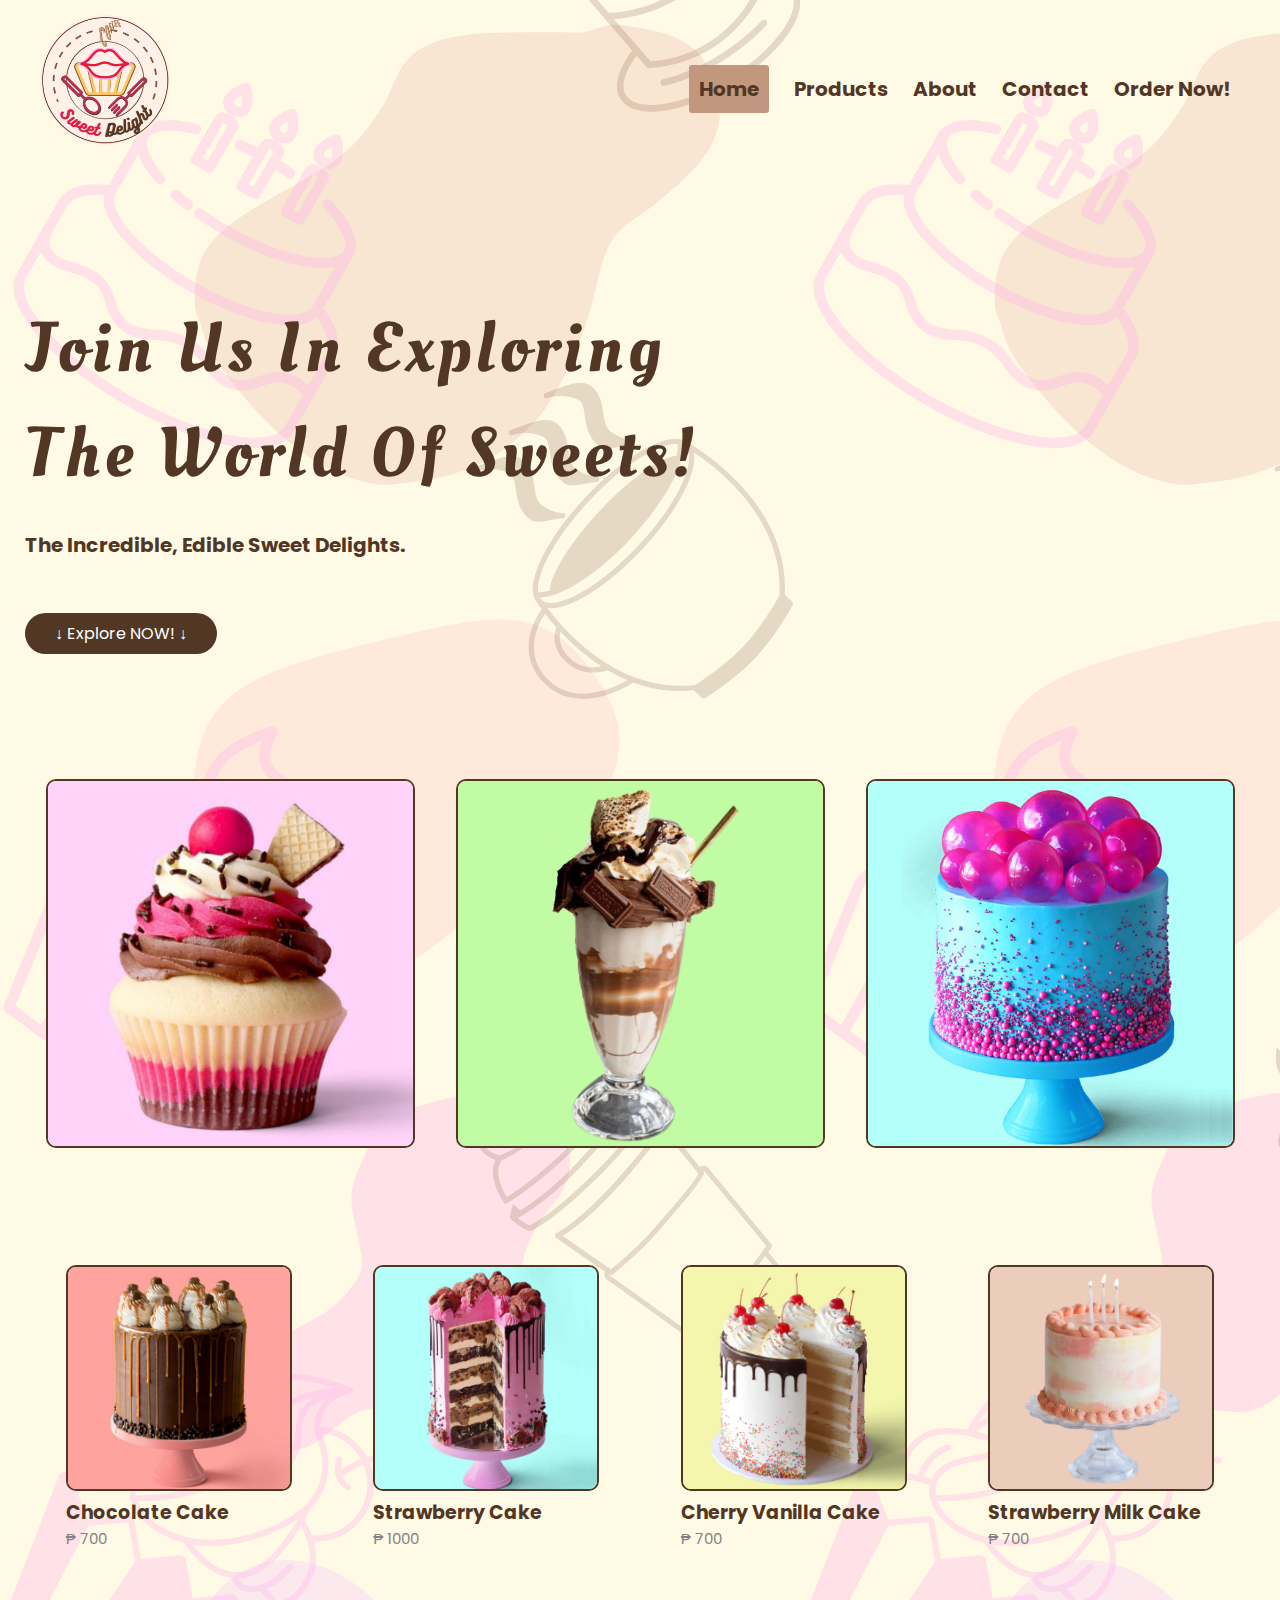
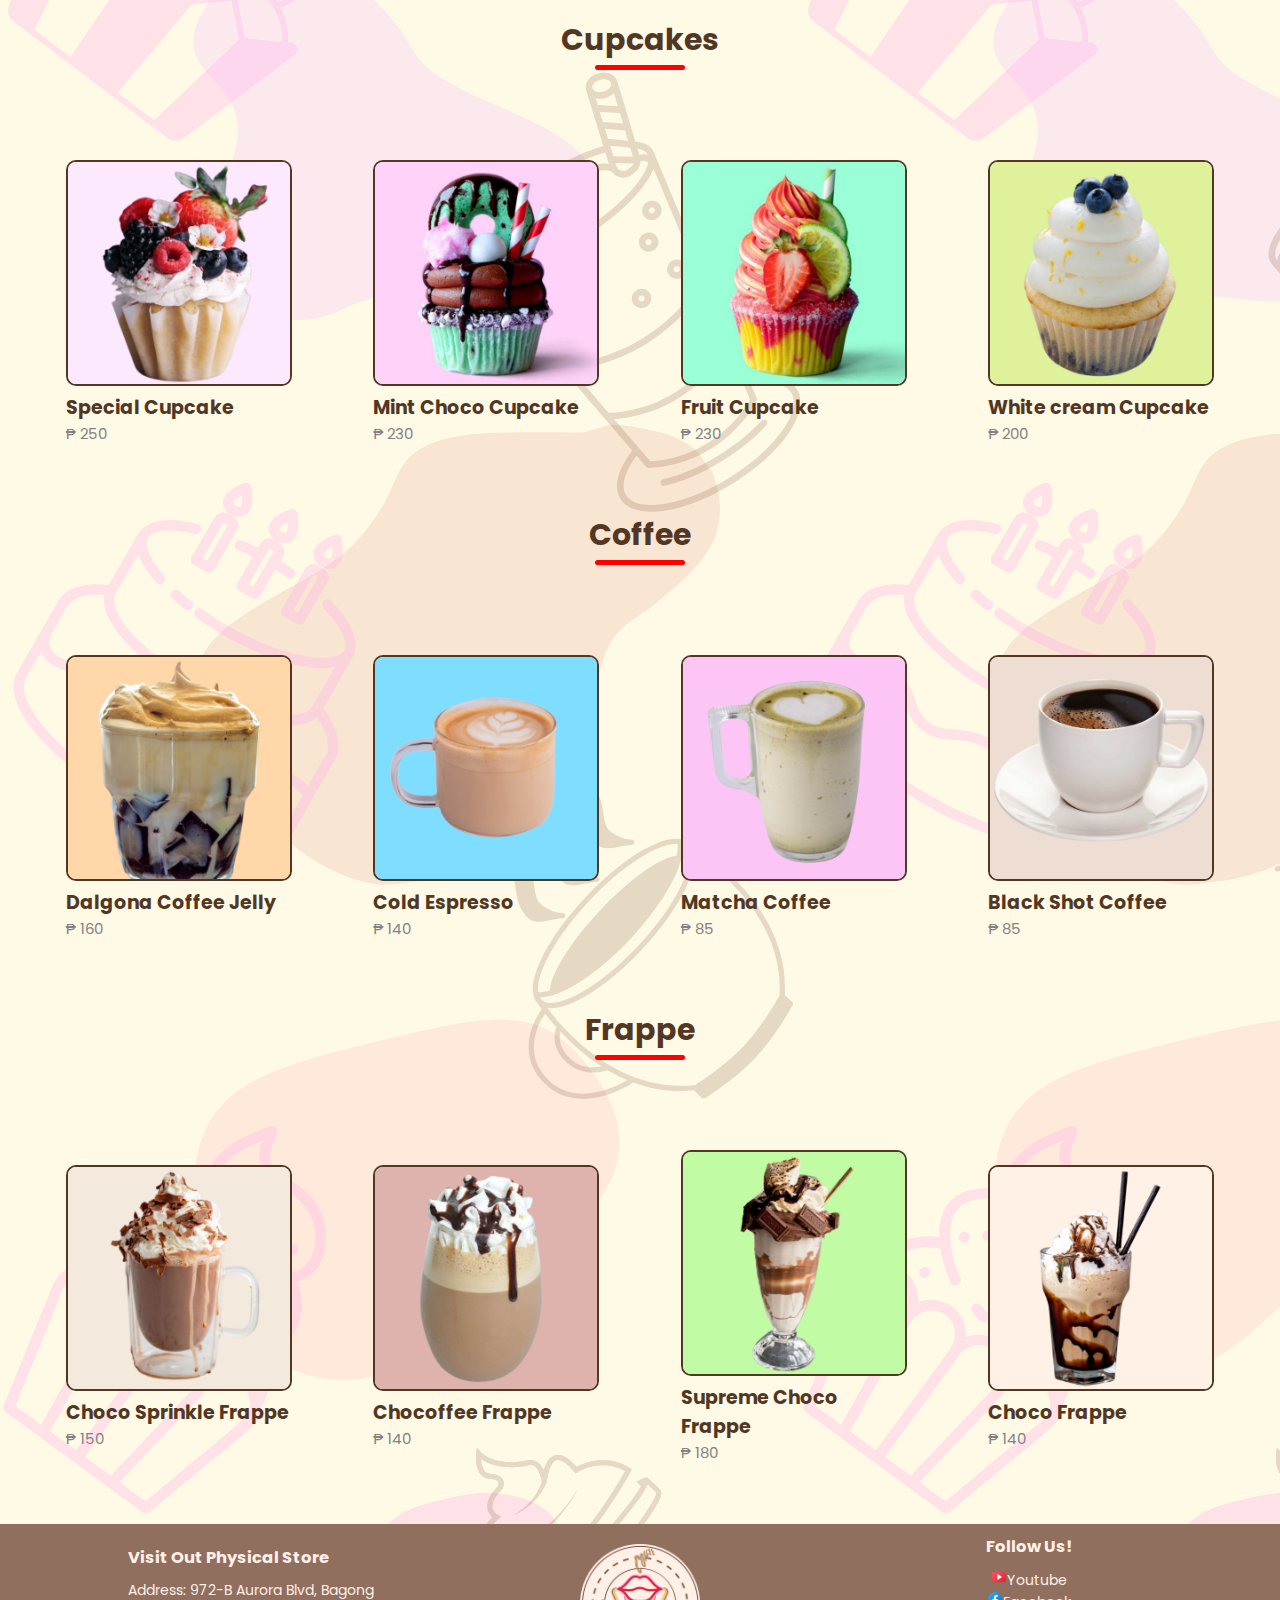
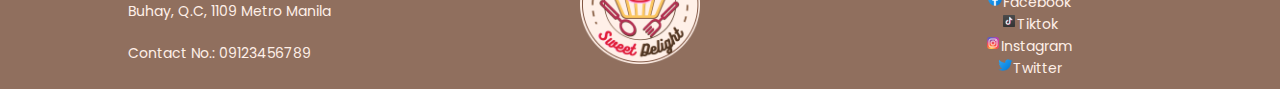
==== commit 4e51d60f: "font changes" ====
--- a/index.html
+++ b/index.html
@@ -6,7 +6,7 @@
 	<link rel="preconnect" href="https://fonts.googleapis.com">
 	<link rel="preconnect" href="https://fonts.gstatic.com" crossorigin>
 	<link href="https://fonts.googleapis.com/css2?family=Poppins:wght@600&display=swap" rel="stylesheet">
-	<link href="http://fonts.cdnfonts.com/css/bukhari-script" rel="stylesheet">
+	<link href="https://fonts.googleapis.com/css2?family=Oleo+Script&display=swap" rel="stylesheet">
 	<link href="https://cdnjs.cloudflare.com/ajax/libs/font-awesome/5.15.4/css/all.min.css" rel="stylesheet">
 	<link rel="stylesheet" type="text/css" href="style.css">
 	<script src="jquery-3.6.0.min.js"></script>
--- a/style.css
+++ b/style.css
@@ -69,7 +69,7 @@
 .col-2 h1{
 	font-size: 70px;
     margin: 25px 0;
-	font-family: 'Bukhari Script', sans-serif;
+	font-family: 'Oleo Script', cursive;
   	letter-spacing: 5px;
 	line-height: 1.5;
 	font-weight: 200;                                     
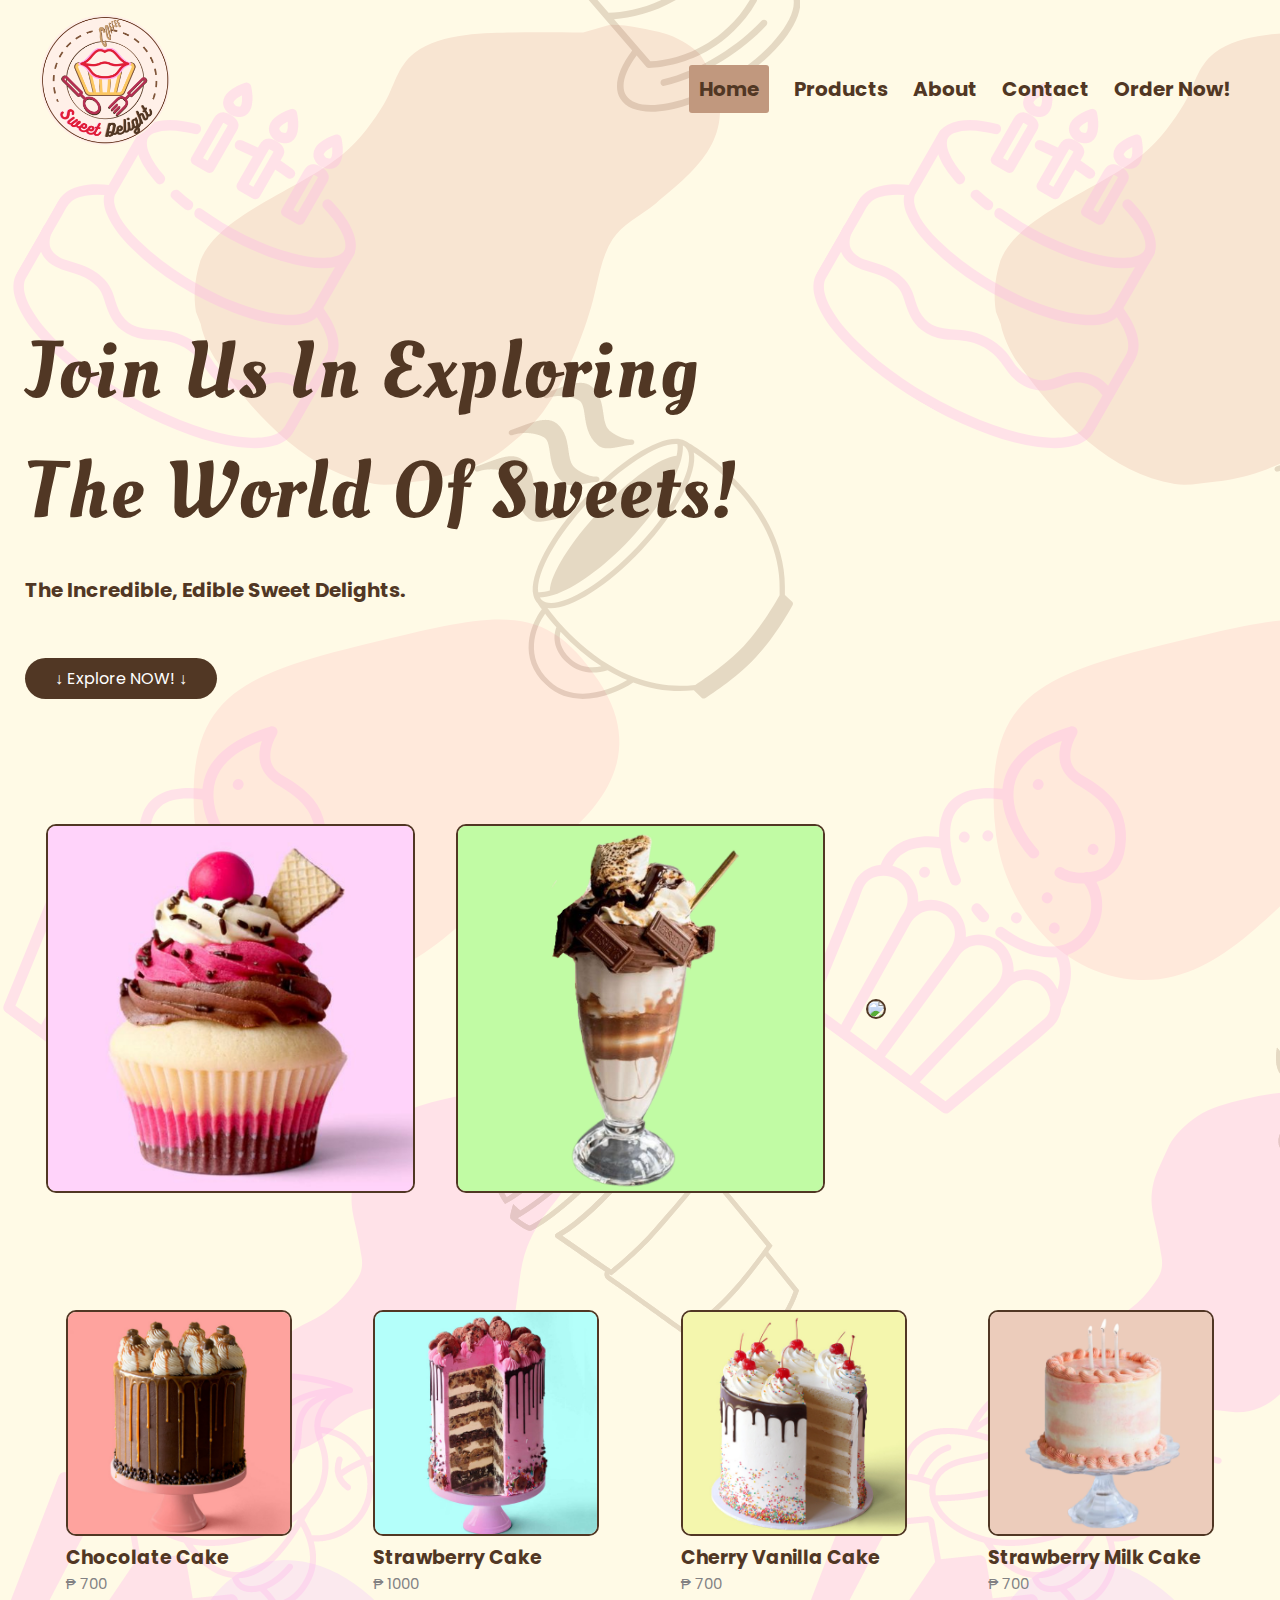
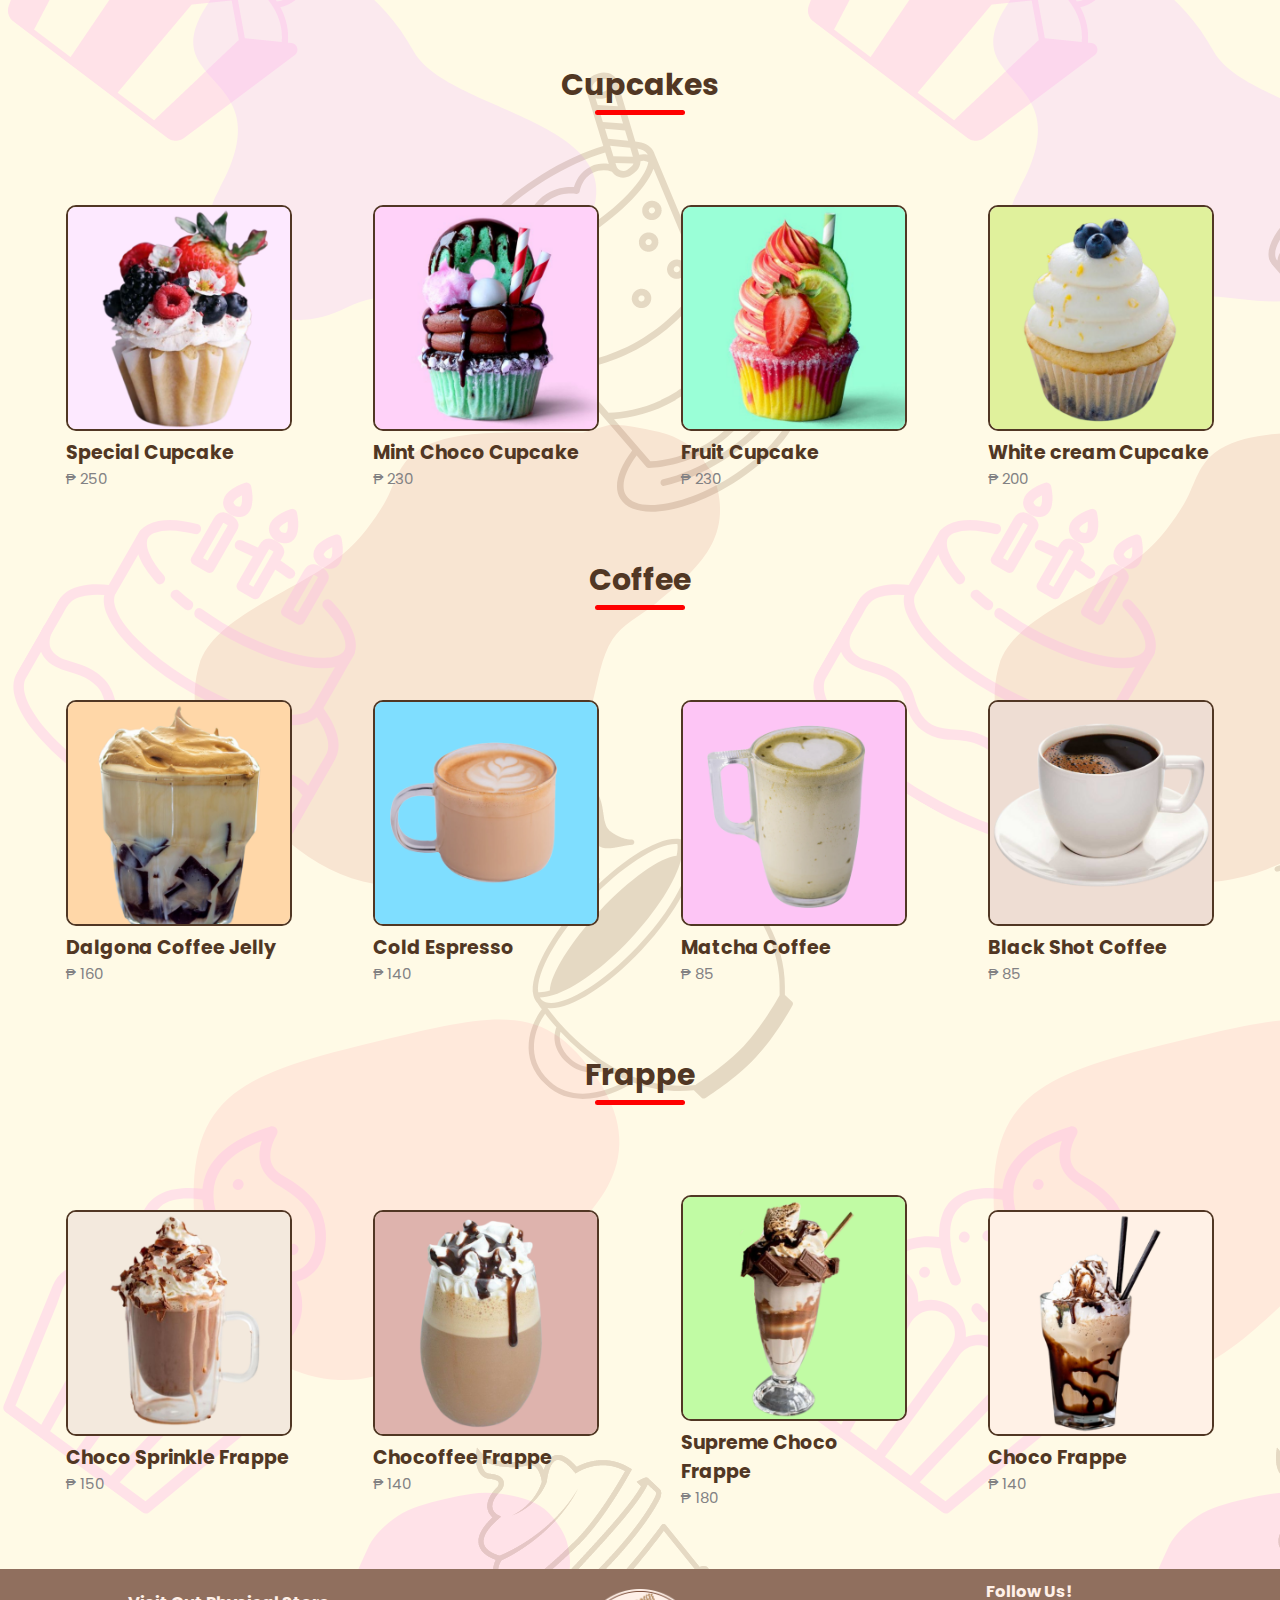
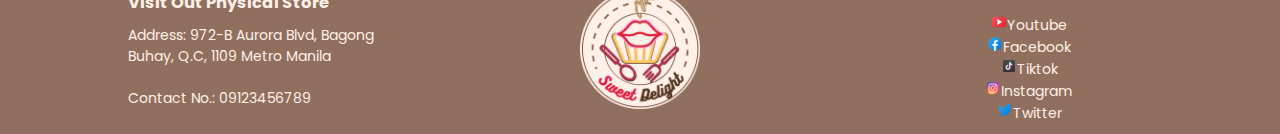
==== commit d7dcc3e8: "font changes" ====
--- a/index.html
+++ b/index.html
@@ -59,7 +59,7 @@
       			 </div>
 
        			 <div class="col-3">
-          			<img src="productsImage/Cake (5).png">
+          			<img src="productsImage/cake (5).png">
        			 </div>
 	    </div>
    	</div>
--- a/style.css
+++ b/style.css
@@ -67,10 +67,10 @@
     min-width: 300px;
 }
 .col-2 h1{
-	font-size: 70px;
+	font-size: 80px;
     margin: 25px 0;
 	font-family: 'Oleo Script', cursive;
-  	letter-spacing: 5px;
+  	letter-spacing: 3px;
 	line-height: 1.5;
 	font-weight: 200;                                     
 }
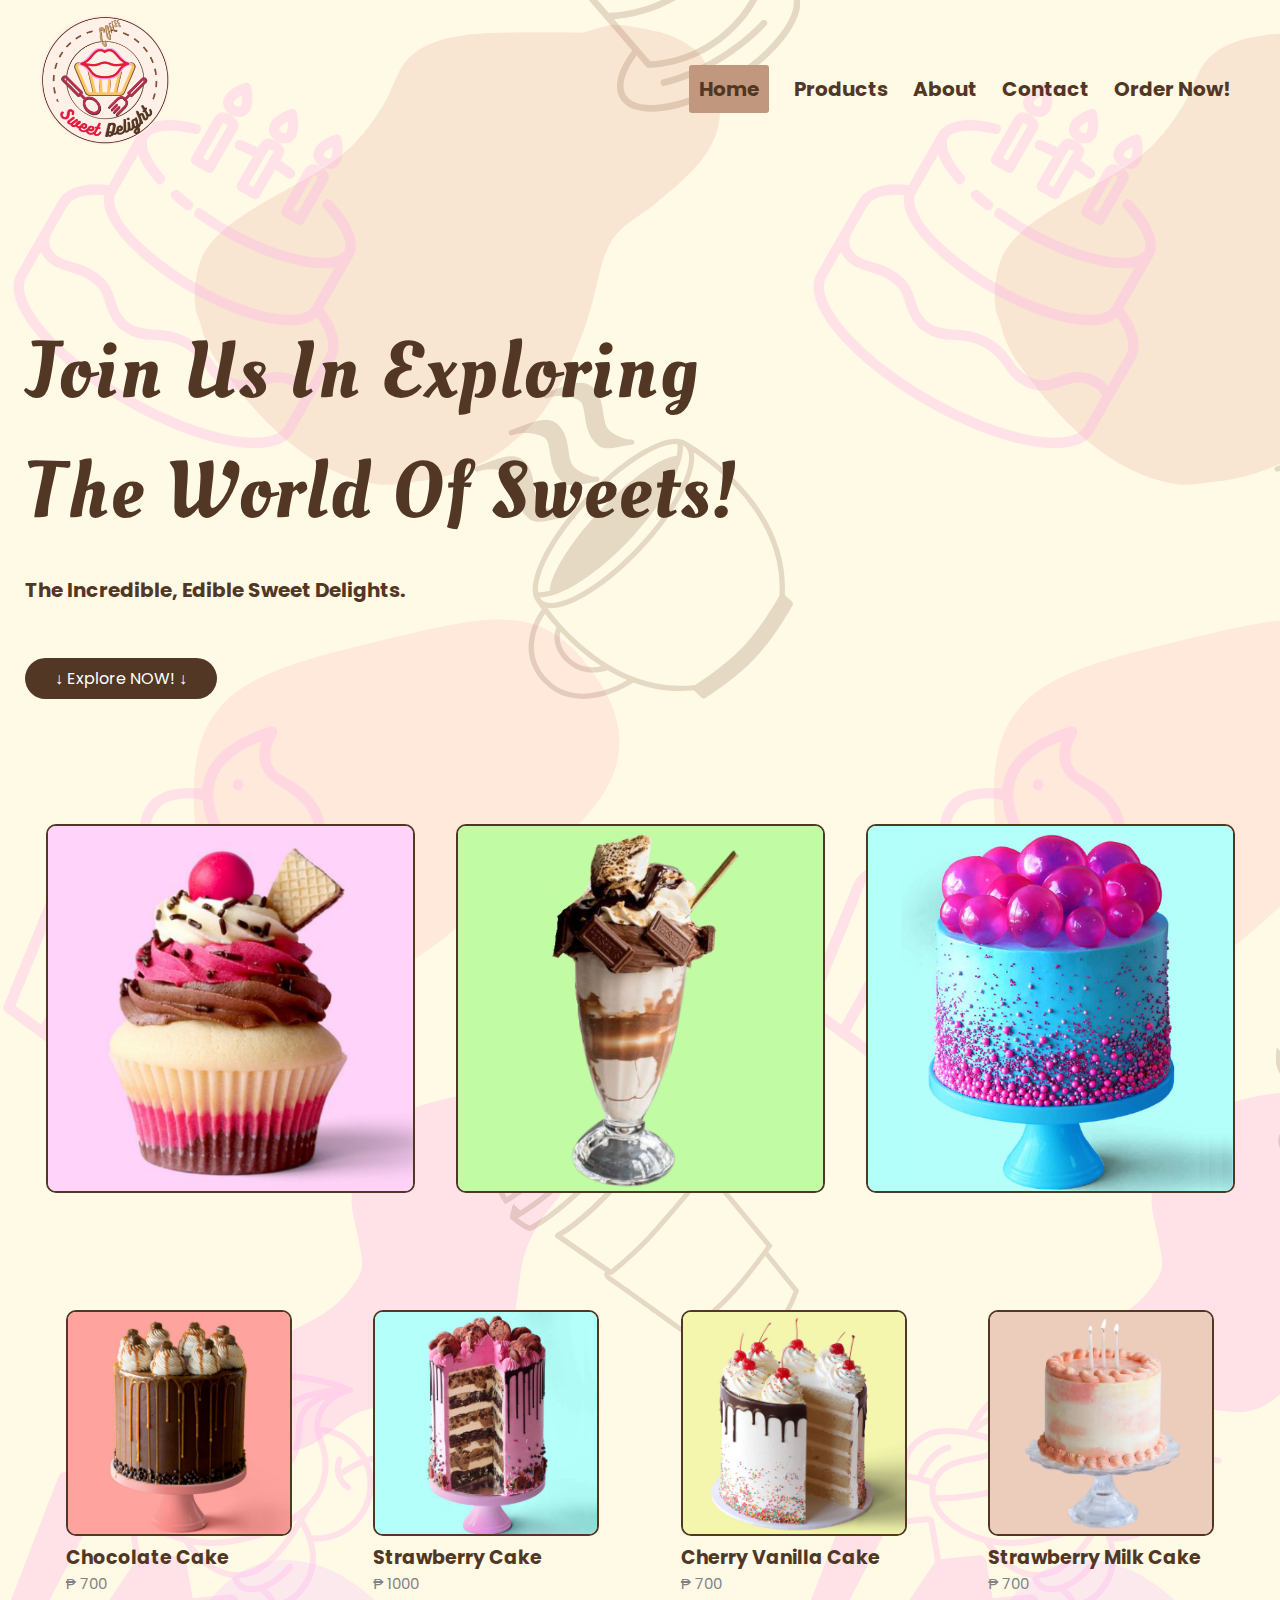
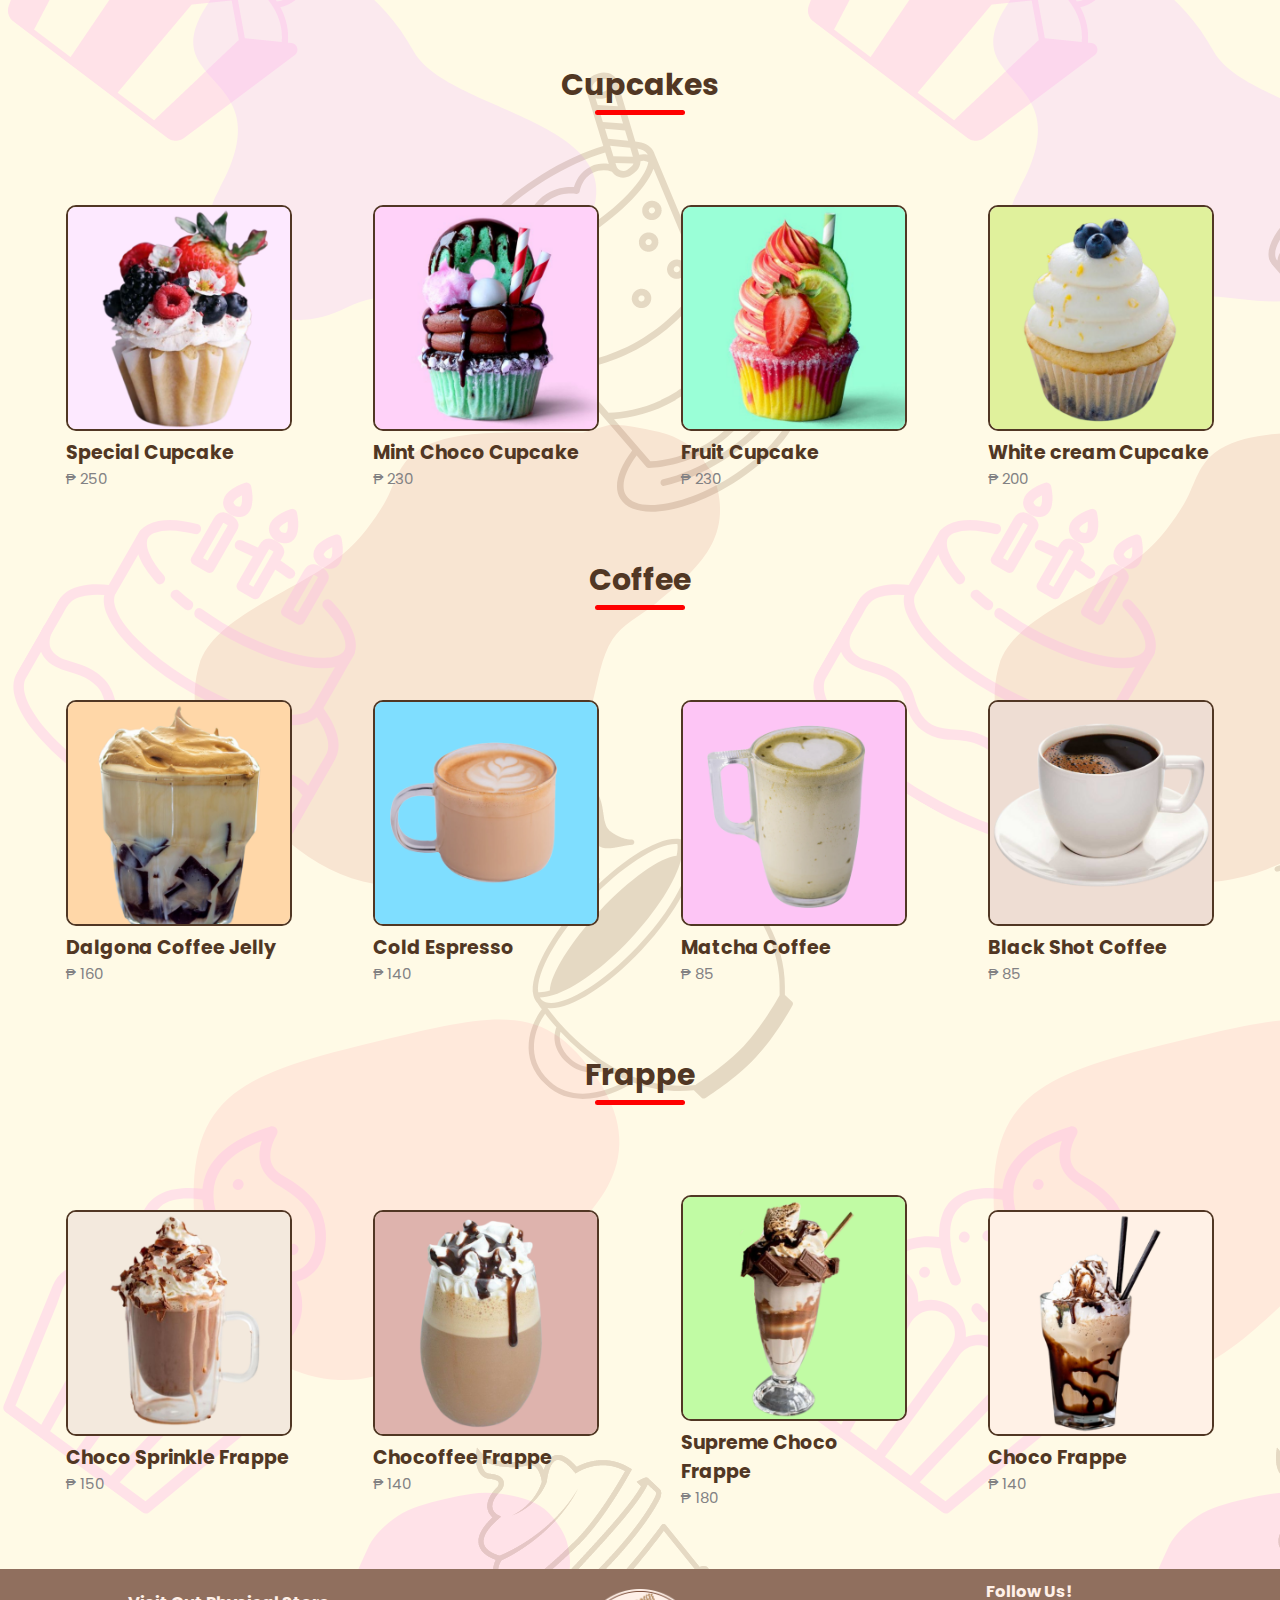
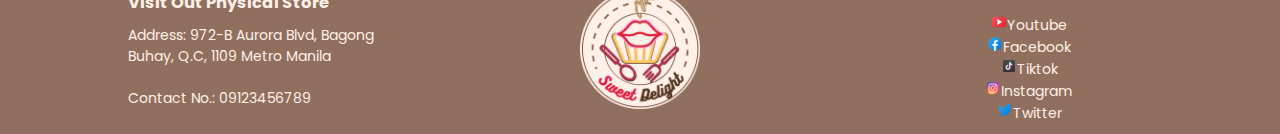
==== commit 462a6126: "product name changes" ====
--- a/index.html
+++ b/index.html
@@ -59,7 +59,7 @@
       			 </div>
 
        			 <div class="col-3">
-          			<img src="productsImage/cake (5).png">
+          			<img src="productsImage/Cake (5).png">
        			 </div>
 	    </div>
    	</div>
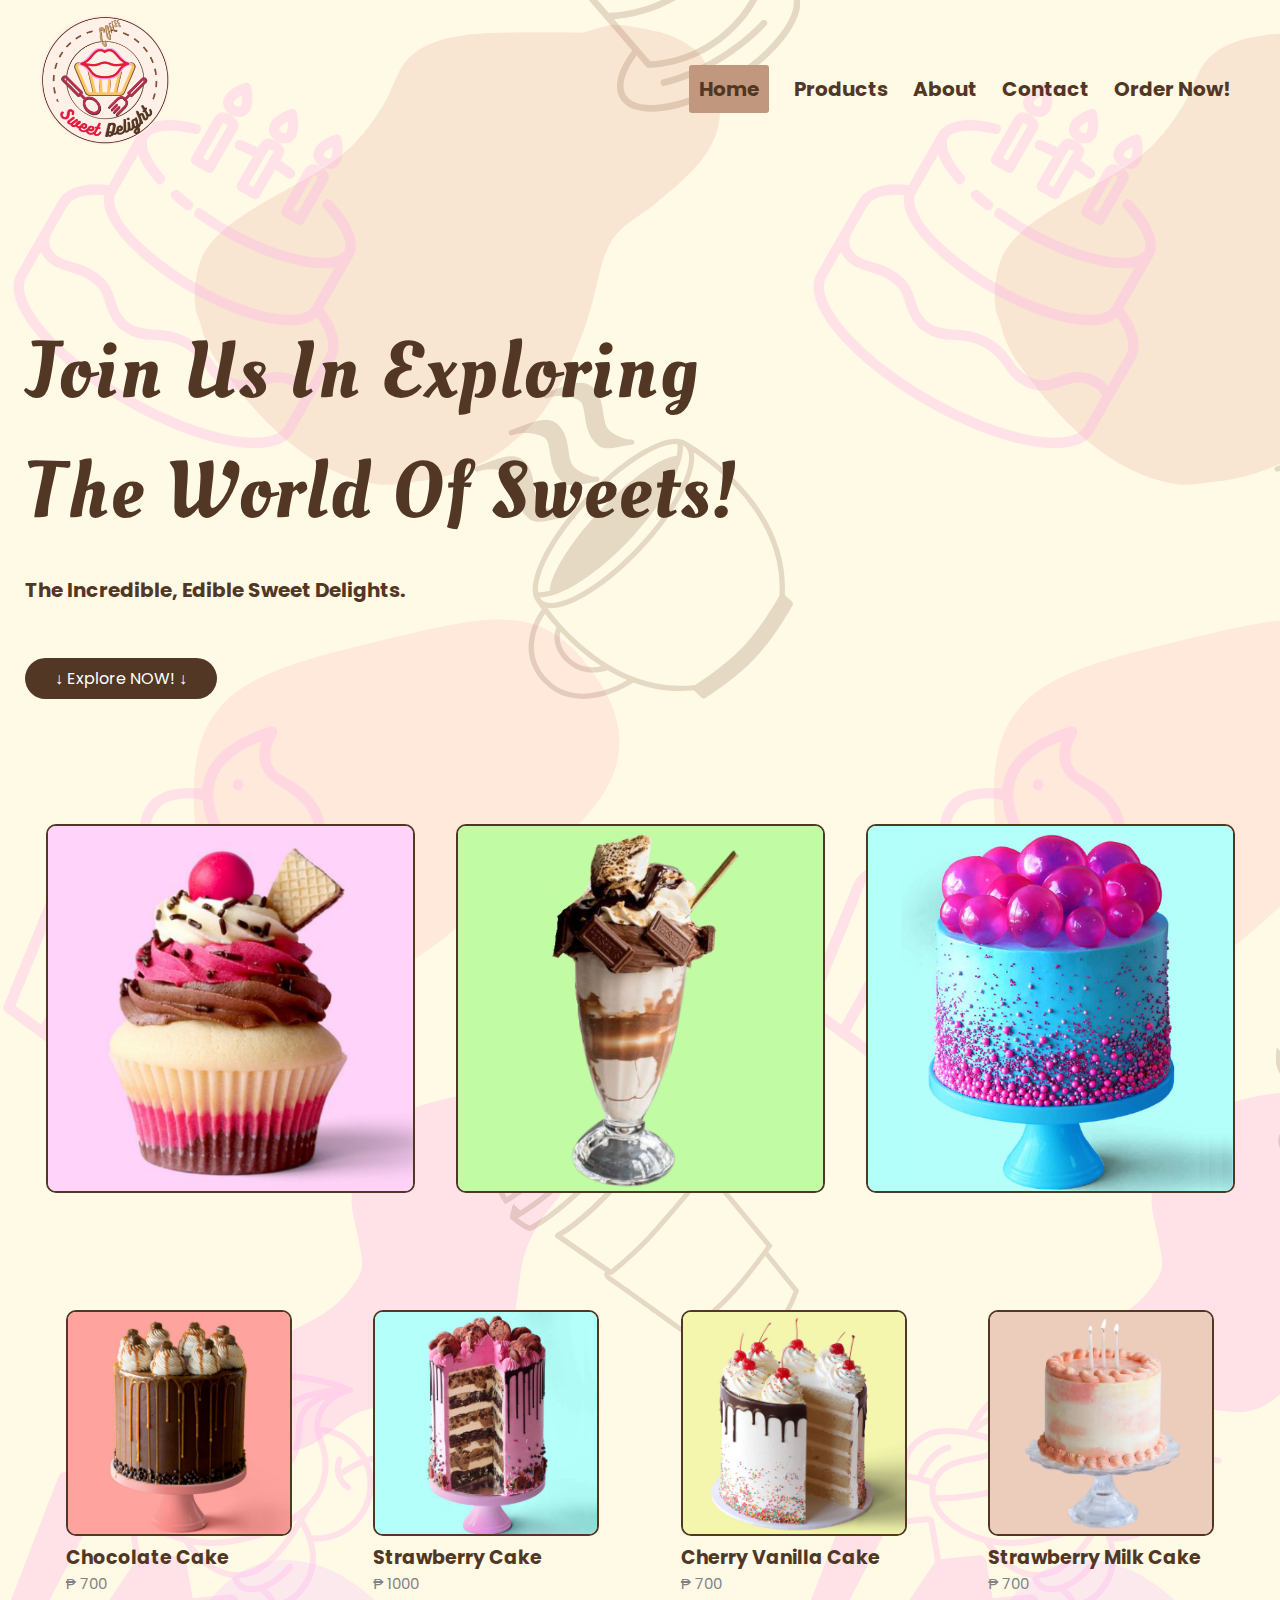
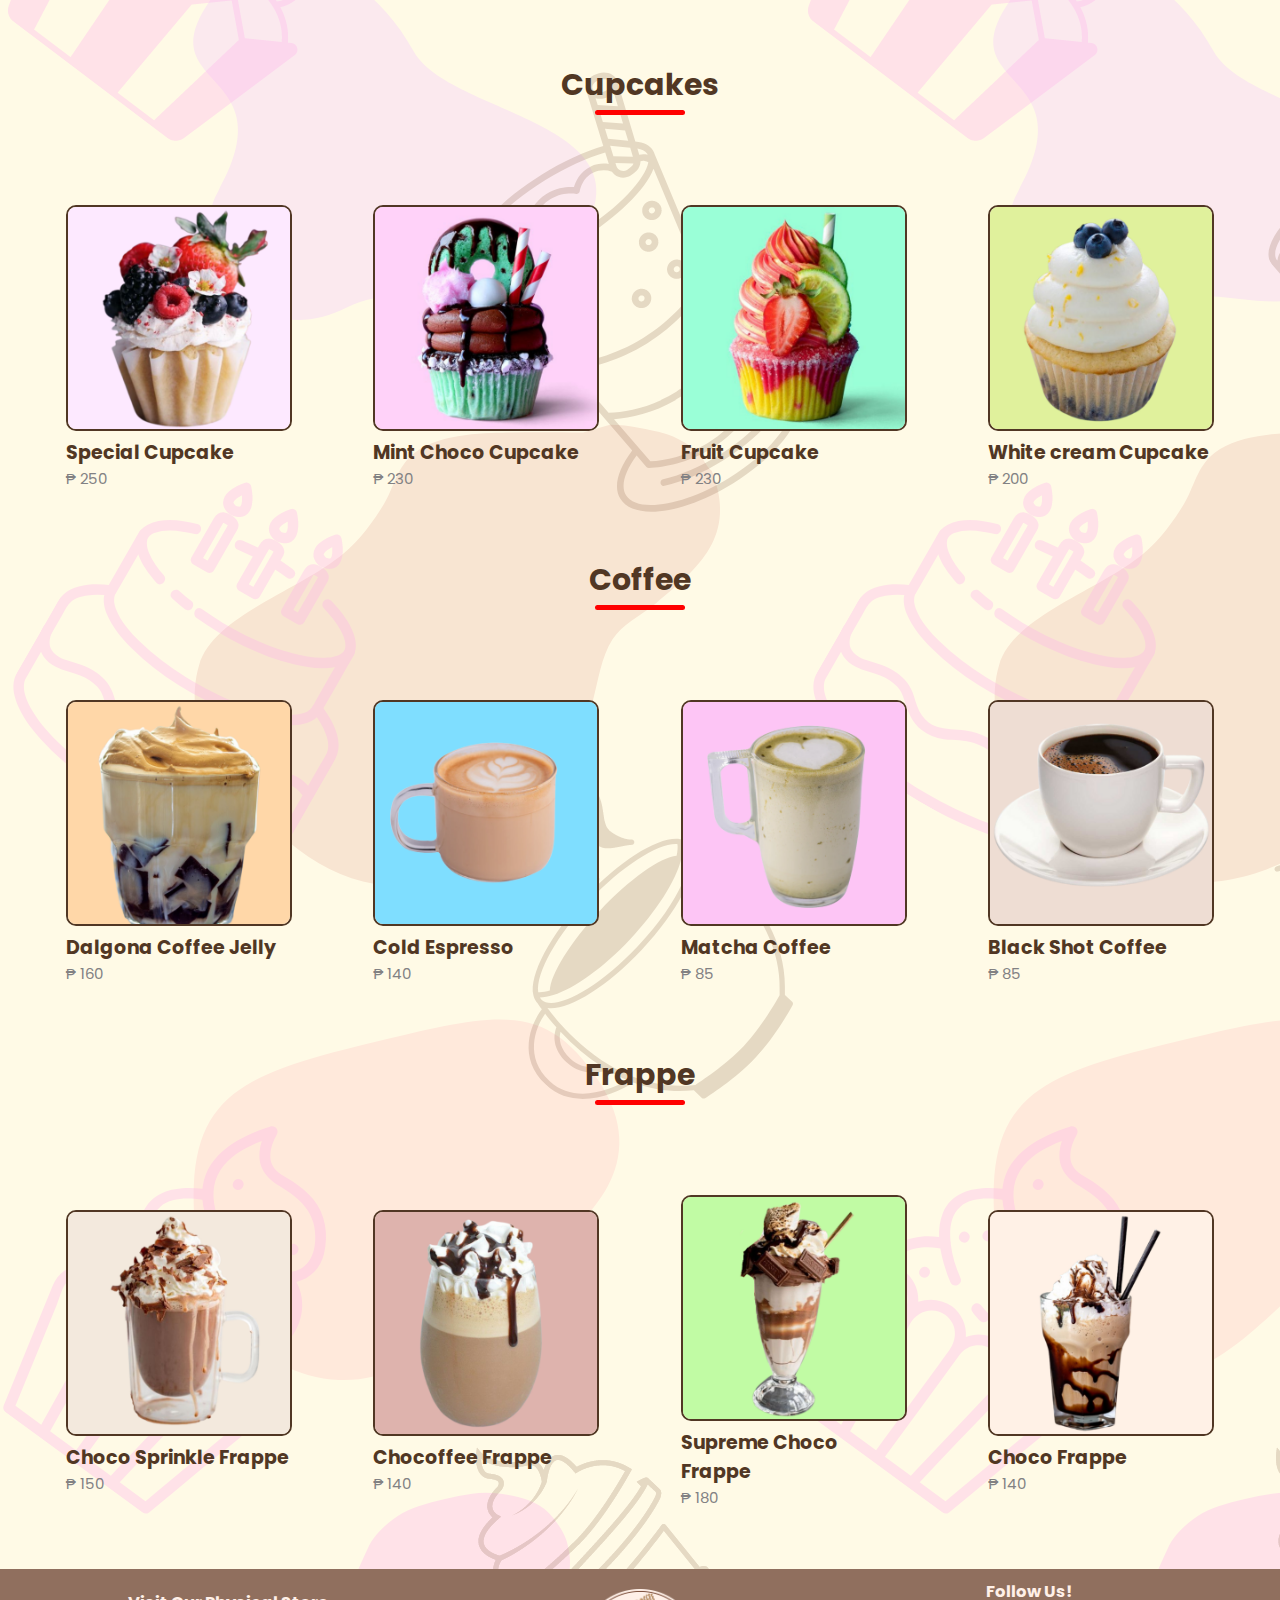
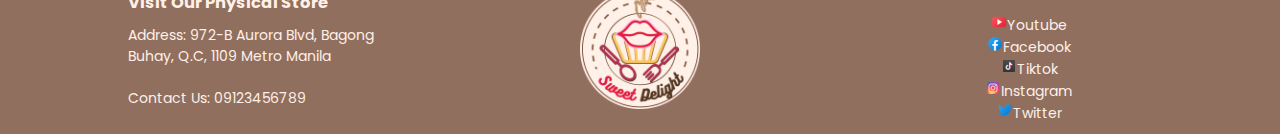
==== commit 1ec8e5b0: "little update" ====
--- a/index.html
+++ b/index.html
@@ -454,9 +454,9 @@
 	<div class="containers">
 		<div class="row-1">
 			<div class="footer-col-1">
-				<h3>Visit Out Physical Store</h3>
+				<h3>Visit Our Physical Store</h3>
 				<p>Address: 972-B Aurora Blvd, Bagong Buhay, Q.C, 1109 Metro Manila</p>
-				<p><br>Contact No.: 09123456789</p>
+				<p><br>Contact Us: 09123456789</p>
 			</div>
 			<div class="footer-col-2">
 				<img src="image/2Logo.png">
--- a/style.css
+++ b/style.css
@@ -440,7 +440,7 @@
 .col-12 h1{
     font-size: 50px;
     padding: 30px;
-	font-family: 'Bukhari Script', sans-serif;
+	font-family: 'Oleo Script', cursive;
   	letter-spacing: 5px;
 	line-height: 1.5;
 	font-weight: 200;                                 
@@ -545,7 +545,7 @@
 .col-14 h1{
     font-size: 50px;
     padding: 20px;
-	font-family: 'Bukhari Script', sans-serif;
+	font-family: 'Oleo Script', cursive;
   	letter-spacing: 5px;
 	font-weight: 200;                                 
 }
@@ -696,7 +696,7 @@
  .products-preview .preview h1{
     font-size: 45px;
     margin: 15px 0;
-	font-family: 'Bukhari Script', sans-serif;
+	font-family: 'Oleo Script', cursive;
   	letter-spacing: 5px;
 	line-height: 1.5;
 	font-weight: 200;                                     
@@ -791,7 +791,7 @@
 	}
 	nav ul li{
 		display: block;
-		margin-right: 50px;
+		margin-right: 30px;
 		margin-top: 2px;
 		margin-bottom: 2px;
 	}
@@ -803,6 +803,9 @@
 		background-color: #C1987E;
 		border-radius: 8px;
 	}
+	.logo img{
+		width: 80px;
+	}
 	.col-2 h1{
 		font-size: 50px;
 		text-align: center;
@@ -832,6 +835,10 @@
 		text-align: center;
 		padding: 5px;
 	}
+	.col-12 ul li{
+		font-size: 15px;
+		text-align: center;
+	}
 	.col-14{
 		padding-top: 70px;
 	}
